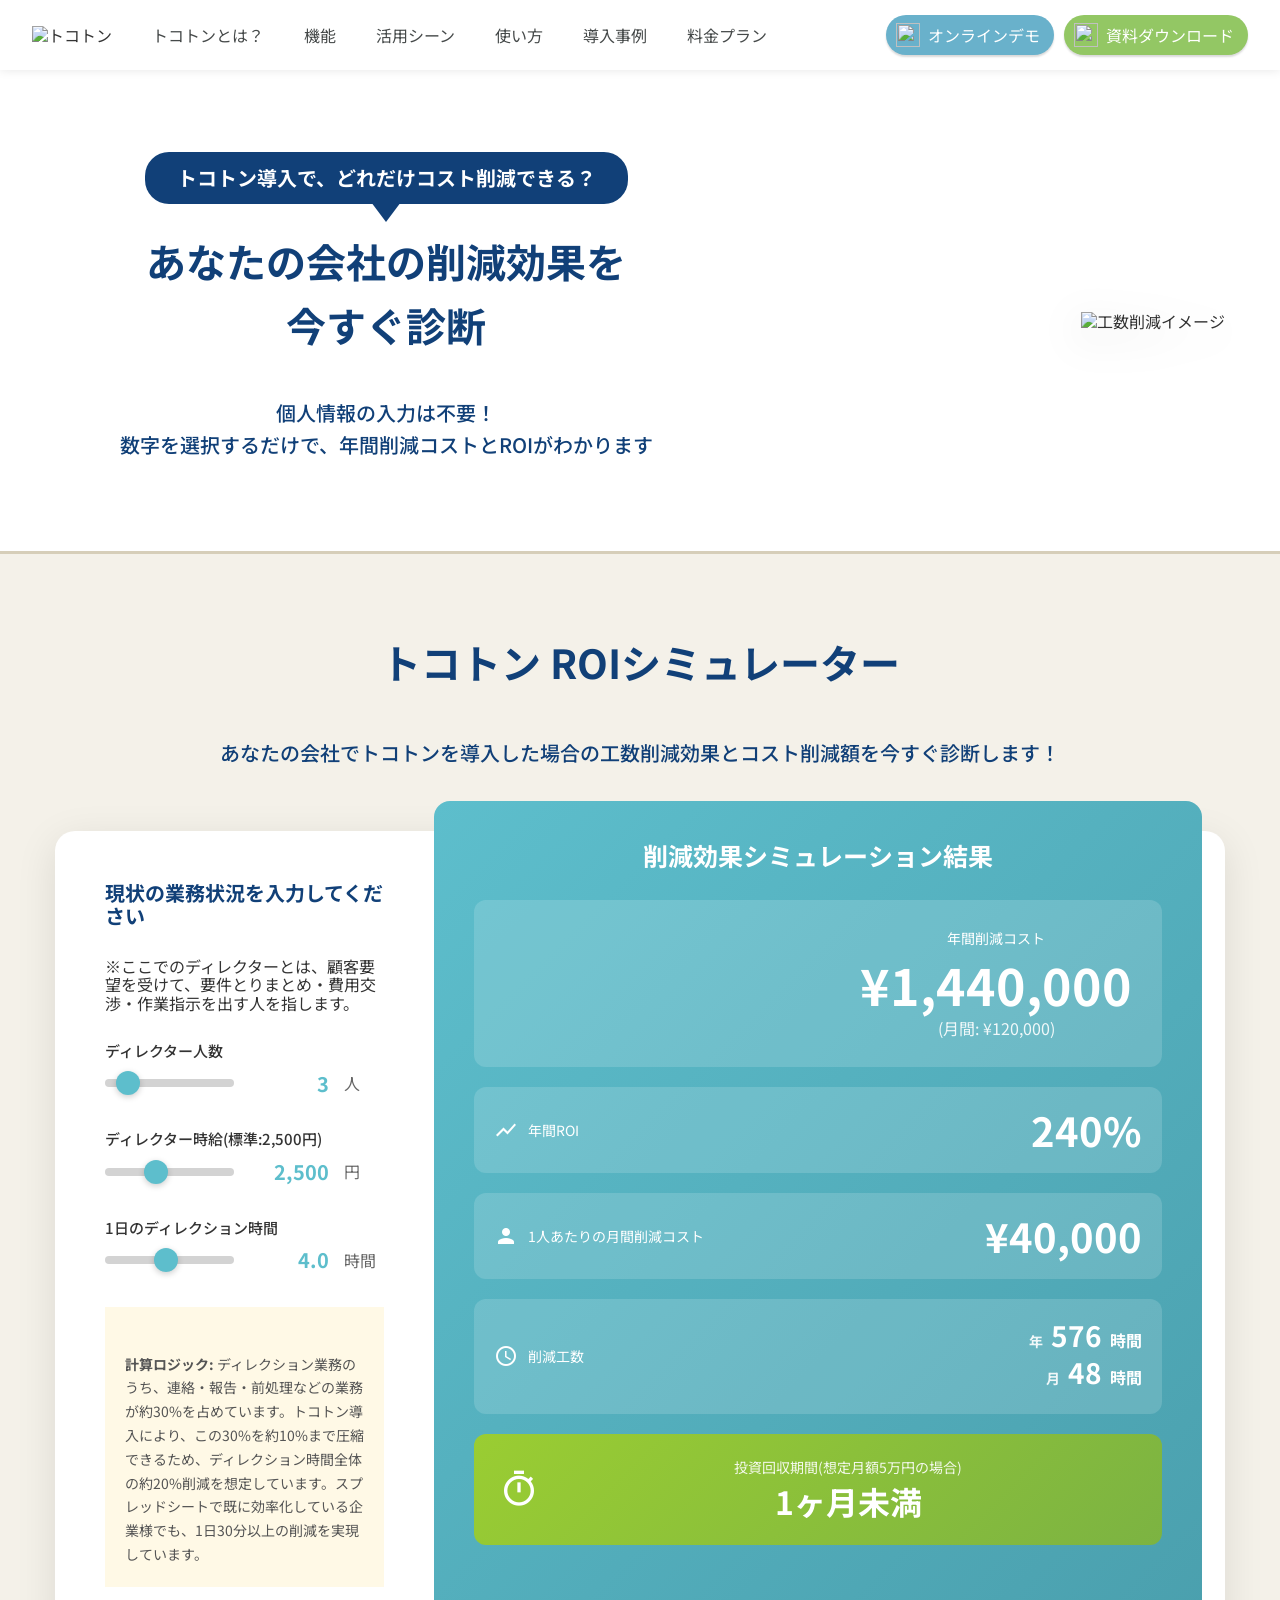
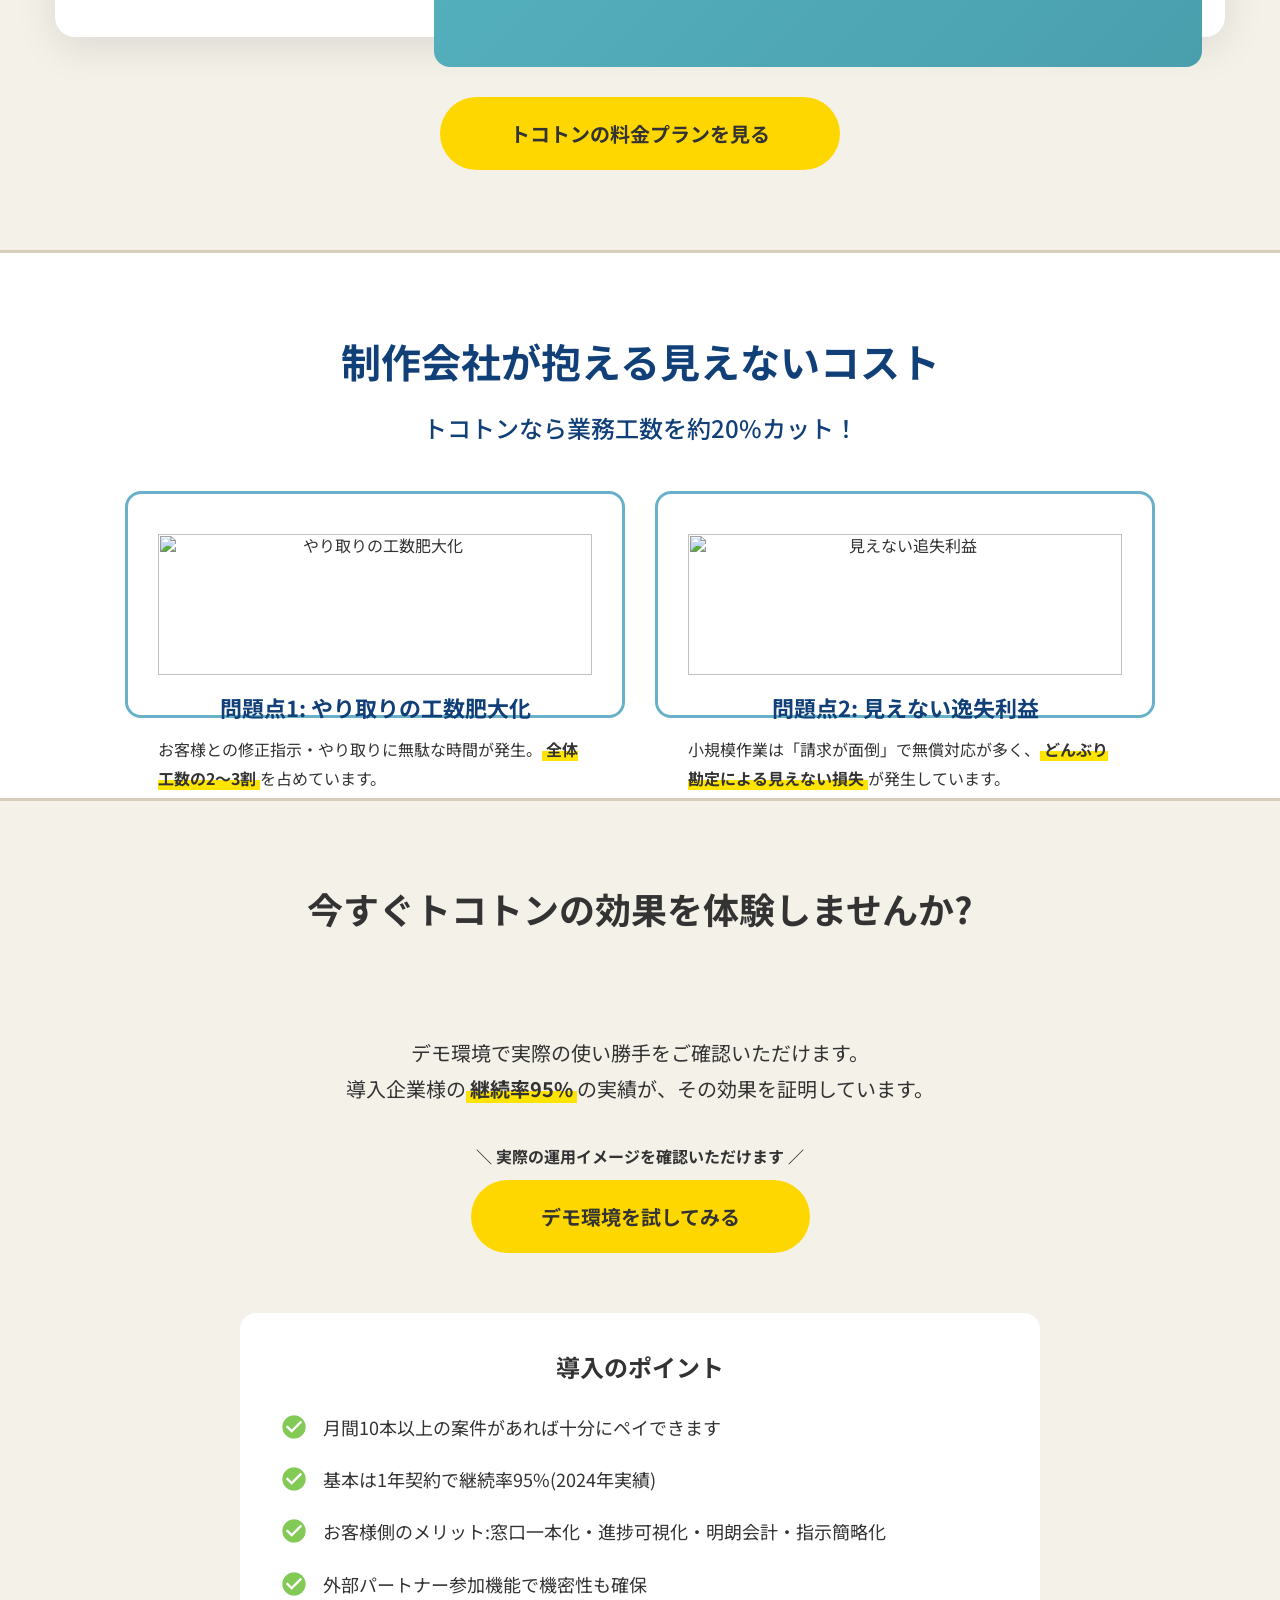
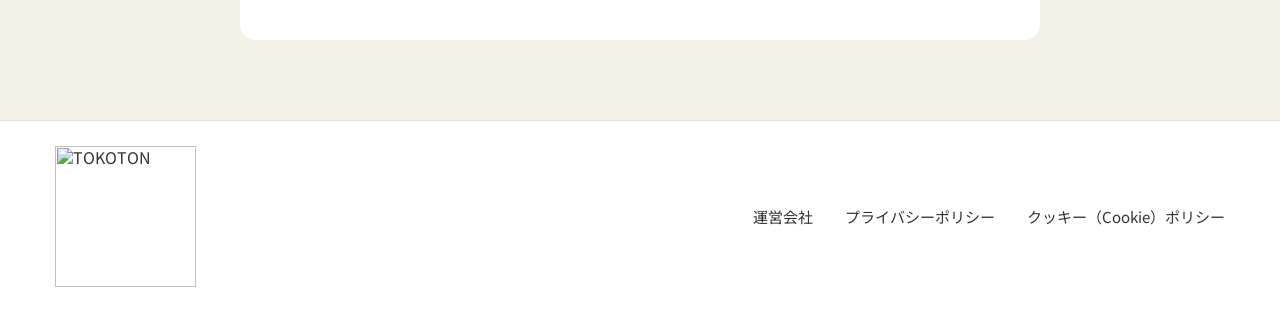
==== index.html @ 7371f1ba "Add files via upload" ====
<html lang="ja">
<head>
    <meta charset="UTF-8">
    <meta http-equiv="X-UA-Compatible" content="IE=edge">
    <meta name="viewport" content="initial-scale=1,width=device-width">
    <link rel="icon" href="/lp/simulator/inc/images/favicon.svg">
    <title>トコトン ROIシミュレーター｜依頼管理ツール「トコトン」</title>
    <meta name="description" content="あなたの会社でトコトンを導入した場合の工数削減効果とコスト削減額を今すぐ診断します！「トコトン」は、小規模案件に特化したプロジェクト管理ツールです。">
    <meta property="og:site_name" content="依頼管理ツール「トコトン」">
    <meta property="og:title" content="トコトン ROIシミュレーター｜依頼管理ツール「トコトン」">
    <meta property="og:description" content="あなたの会社でトコトンを導入した場合の工数削減効果とコスト削減額を今すぐ診断します！">
    <meta property="og:type" content="website">
    <meta property="og:url" content="https://tokoton.biz/lp/simulator/">
    <meta property="og:image" content="https://tokoton.biz/lp/simulator/inc/images/img_ogp.jpg">
    <meta name="twitter:card" content="summary_large_image">
    <meta name="twitter:site" content="https://tokoton.biz/lp/simulator/">
    <meta name="twitter:image" content="https://tokoton.biz/lp/simulator/inc/images/img_ogp.jpg">
    <link rel="preconnect" href="https://fonts.googleapis.com">
    <link rel="preconnect" href="https://fonts.gstatic.com" crossorigin="">
    <link href="https://fonts.googleapis.com/css2?family=Noto+Sans+JP:wght@400;500;700&display=swap" rel="stylesheet">
    <link href="https://fonts.googleapis.com/icon?family=Material+Icons" rel="stylesheet">
    <link rel="stylesheet" href="style.css">
    <script src="https://ajax.googleapis.com/ajax/libs/jquery/3.6.0/jquery.min.js"></script>
    <script src="common.min.js" defer=""></script>
</head>

<body>
    <header class="l-header">
        <a class="l-header__logo" href="/">
            <picture>
                <source media="(max-width: 767px)" srcset="https://tokoton.biz/inc/images/common/header-logo-large.svg">
                <img decoding="async" src="https://tokoton.biz/inc/images/common/header-logo.svg" alt="トコトン">
            </picture>
        </a>
        <button class="c-btn--nav js-nav-btn"></button>
        <nav class="c-global-nav js-nav">
            <ul class="c-global-nav__common">
                <li><a href="/about">トコトンとは？</a></li>
                <li><a href="/function">機能</a></li>
                <li><a href="/scene">活用シーン</a></li>
                <li><a href="/usage">使い方</a></li>
                <li><a href="/case">導入事例</a></li>
                <li><a href="/plan">料金プラン</a></li>
            </ul>
            <ul class="c-global-nav__cv">
                <li><a href="/demo/">
                        <picture>
                            <source media="(max-width: 1160px)" srcset="https://tokoton.biz/inc/images/common/global-nav-cv-btn-ex-sp.png">
                            <img decoding="async" src="https://tokoton.biz/inc/images/common/cursor.svg" alt="">
                        </picture><span>オンラインデモ</span>
                    </a></li>
                <li><a href="/download/">
                        <picture>
                            <source media="(max-width: 1160px)" srcset="https://tokoton.biz/inc/images/common/global-nav-cv-btn-doc-sp.png">
                            <img decoding="async" src="https://tokoton.biz/inc/images/common/download.svg" alt="">
                        </picture><span>資料ダウンロード</span>
                    </a></li>
                <li><a href="/contact">お問い合わせ</a></li>
            </ul>
        </nav>
    </header>

    <div id="mainVisual">
        <div class="mainVisualInner">
            <div class="mainVisualCopy">
                <h1>
                    <span class="copyBalloon">
                        トコトン導入で、<br class="forsp">どれだけコスト削減できる？
                    </span><br>
                    あなたの会社の削減効果を<br>今すぐ診断
                </h1>
                <div class="mainVisualCta">
                    <p class="mainVisualCtaText">個人情報の入力は不要！<br>数字を選択するだけで、<br class="forsp">年間削減コストとROIがわかります</p>
                </div>
            </div>
            <div class="mainVisualImg">
                <img src="https://tokoton.biz/lp/simulator/inc/images/img_effect_work.png" alt="工数削減イメージ">
            </div>
        </div>
    </div>

    <div id="simulator">
        <div class="container">
            <h2 class="sectionHeading">トコトン ROIシミュレーター</h2>
            <p class="sectionDescription">あなたの会社でトコトンを導入した場合の工数削減効果とコスト削減額を今すぐ診断します！</p>

            <!-- ROIシミュレーター -->
            <div class="p-roi-simulator">
                <div class="p-roi-simulator__content">
                    <!-- 左側：入力セクション -->
                    <div class="p-roi-simulator__input-panel">
                        <h4>現状の業務状況を入力してください</h4>
                        <p>※ここでのディレクターとは、顧客要望を受けて、要件とりまとめ・費用交渉・作業指示を出す人を指します。</p>

                        <div class="p-roi-simulator__input-group">
                            <label for="directorCount">ディレクター人数</label>
                            <div class="p-roi-simulator__slider-wrapper">
                                <input type="range" id="directorCount" min="1" max="20" value="3" step="1" class="p-roi-simulator__slider">
                                <span class="p-roi-simulator__value" id="directorCountValue">1</span>
                                <span class="p-roi-simulator__unit">人</span>
                            </div>
                        </div>

                        <div class="p-roi-simulator__input-group">
                            <label for="hourlyRate">ディレクター時給(標準:2,500円)</label>
                            <div class="p-roi-simulator__slider-wrapper">
                                <input type="range" id="hourlyRate" min="1000" max="5000" value="2500" step="100" class="p-roi-simulator__slider">
                                <span class="p-roi-simulator__value" id="hourlyRateValue">1,000</span>
                                <span class="p-roi-simulator__unit">円</span>
                            </div>
                        </div>

                        <div class="p-roi-simulator__input-group">
                            <!-- 修正1: ラベルをシンプルに変更 -->
                            <label for="directorHours">1日のディレクション時間</label>
                            <div class="p-roi-simulator__slider-wrapper">
                                <input type="range" id="directorHours" min="0.5" max="8" value="4" step="0.5" class="p-roi-simulator__slider">
                                <span class="p-roi-simulator__value" id="directorHoursValue">8.0</span>
                                <span class="p-roi-simulator__unit">時間</span>
                            </div>
                        </div>

                        <div class="p-roi-simulator__note">
                            <!-- 修正2: 計算ロジックの根拠を明示 -->
                            <p><span class="material-icons" style="vertical-align: middle; font-size: 1.6rem; margin-right: 4px;">lightbulb</span><strong>
                                    計算ロジック:</strong>
                                ディレクション業務のうち、連絡・報告・前処理などの業務が約30%を占めています。トコトン導入により、この30%を約10%まで圧縮できるため、ディレクション時間全体の約20%削減を想定しています。スプレッドシートで既に効率化している企業様でも、1日30分以上の削減を実現しています。</p>
                        </div>
                    </div>

                    <!-- 右側：結果セクション -->
                    <div class="p-roi-simulator__result-panel">
                        <h4>削減効果シミュレーション結果</h4>

                        <div class="p-roi-simulator__result-main">
                            <span class="material-icons p-roi-simulator__result-icon">savings</span>
                            <div class="p-roi-simulator__result-content">
                                <div class="p-roi-simulator__result-label">年間削減コスト</div>
                                <div class="p-roi-simulator__result-value-wrapper">
                                    <div class="p-roi-simulator__result-value" id="annualReduction">¥384,000</div>
                                    <div class="p-roi-simulator__result-value-sub" id="monthlyReduction">(月間: ¥32,000)</div>
                                </div>
                            </div>
                        </div>

                        <div class="p-roi-simulator__result-grid">
                            <div class="p-roi-simulator__result-item">
                                <div class="p-roi-simulator__result-item-header">
                                    <span class="material-icons p-roi-simulator__result-item-icon">show_chart</span>
                                    <div class="p-roi-simulator__result-item-label">年間ROI</div>
                                </div>
                                <div class="p-roi-simulator__result-item-value" id="monthlyROI">64%</div>
                            </div>
                            <div class="p-roi-simulator__result-item">
                                <div class="p-roi-simulator__result-item-header">
                                    <span class="material-icons p-roi-simulator__result-item-icon">person</span>
                                    <div class="p-roi-simulator__result-item-label">1人あたりの月間削減コスト</div>
                                </div>
                                <div class="p-roi-simulator__result-item-value" id="perPersonMonthly">¥32,000</div>
                            </div>
                            <div class="p-roi-simulator__result-item">
                                <div class="p-roi-simulator__result-item-header">
                                    <span class="material-icons p-roi-simulator__result-item-icon">schedule</span>
                                    <div class="p-roi-simulator__result-item-label">削減工数</div>
                                </div>
                                <div class="p-roi-simulator__result-item-value p-roi-simulator__result-item-value--hours" id="reductionHours">
                                    <div class="p-roi-simulator__hours-row"><span class="p-roi-simulator__hours-label">年</span><span class="p-roi-simulator__hours-number" id="annualHoursNum">384</span><span class="p-roi-simulator__hours-unit">時間</span></div>
                                    <div class="p-roi-simulator__hours-row"><span class="p-roi-simulator__hours-label">月</span><span class="p-roi-simulator__hours-number" id="monthlyHoursNum">32</span><span class="p-roi-simulator__hours-unit">時間</span></div>
                                </div>
                            </div>
                        </div>

                        <div class="p-roi-simulator__payback">
                            <span class="material-icons p-roi-simulator__payback-icon">timer</span>
                            <div class="p-roi-simulator__payback-content">
                                <div class="p-roi-simulator__payback-label">投資回収期間(想定月額5万円の場合)</div>
                                <div class="p-roi-simulator__payback-value" id="paybackPeriod">2ヶ月</div>
                            </div>
                        </div>
                        <div class="p-roi-simulator__note">
                            <!-- 修正3: 結果パネルの計算ロジックも同様に修正 -->
                            <p><span class="material-icons" style="vertical-align: middle; font-size: 1.6rem; margin-right: 4px;">lightbulb</span><strong>
                                    計算ロジック:</strong>
                                ディレクション業務のうち、連絡・報告・前処理などの業務が約30%を占めています。トコトン導入により、この30%を約10%まで圧縮できるため、ディレクション時間全体の約20%削減を想定しています。スプレッドシートで既に効率化している企業様でも、1日30分以上の削減を実現しています。</p>
                        </div>
                    </div>
                </div>
            </div>
            <!-- /ROIシミュレーター -->

            <div class="simulatorPricingLink">
                <a href="/price" class="btn btn--demo btn--large">
                    トコトンの料金プランを見る
                </a>
            </div>

        </div>
    </div>

    <div id="problems">
        <div class="container">
            <h2 class="sectionHeading">
                制作会社が抱える見えないコスト
            </h2>
            <p class="sectionSubheading">トコトンなら業務工数を約20%カット！</p>

            <div class="problemBoxes">
                <div class="problemBox problemBox--warning">
                    <div class="problemBox__icon">
                        <img src="https://tokoton.biz/wp/wp-content/uploads/img_scene_16-before.jpg" alt="やり取りの工数肥大化">
                    </div>
                    <h3 class="problemBox__title">問題点1: やり取りの工数肥大化</h3>
                    <p class="problemBox__text">
                        お客様との修正指示・やり取りに無駄な時間が発生。<span class="highlight-text">全体工数の2〜3割</span>を占めています。
                    </p>
                </div>

                <div class="problemBox problemBox--warning">
                    <div class="problemBox__icon">
                        <img src="https://tokoton.biz/wp/wp-content/uploads/img_scene_04-before.jpg" alt="見えない追失利益">
                    </div>
                    <h3 class="problemBox__title">問題点2: 見えない逸失利益</h3>
                    <p class="problemBox__text">
                        小規模作業は「請求が面倒」で無償対応が多く、<span class="highlight-text">どんぶり勘定による見えない損失</span>が発生しています。
                    </p>
                </div>
            </div>
        </div>
    </div>

    <div id="cta">
        <div class="container">
            <h2 class="ctaHeading">今すぐトコトンの効果を体験しませんか?</h2>
            <img src="https://tokoton.biz/lp/task/inc/images/img_CTA-bottom.png" alt="" class="ctaHeading_img-bg">
            <p class="demoTrialDescription">
                デモ環境で実際の使い勝手をご確認いただけます。<br>
                導入企業様の<span class="highlight-text">継続率95%</span>の実績が、その効果を証明しています。
            </p>
            <div class="demoTrialCta">
                <p class="demoTrialMicrocopy">＼ 実際の運用イメージを確認いただけます ／</p>
                <a href="/demo/" class="btn btn--large btn--demo">デモ環境を試してみる</a>
            </div>

            <div class="demoTrialPoints">
                <h3 class="demoTrialPoints__title">
                    導入のポイント
                </h3>
                <ul class="demoTrialPoints__list">
                    <li>
                        <span class="material-icons">check_circle</span>
                        月間10本以上の案件があれば十分にペイできます
                    </li>
                    <li>
                        <span class="material-icons">check_circle</span>
                        基本は1年契約で継続率95%(2024年実績)
                    </li>
                    <li>
                        <span class="material-icons">check_circle</span>
                        お客様側のメリット:窓口一本化・進捗可視化・明朗会計・指示簡略化
                    </li>
                    <li>
                        <span class="material-icons">check_circle</span>
                        外部パートナー参加機能で機密性も確保
                    </li>
                </ul>
            </div>
        </div>
    </div>

    <footer id="footer">
        <div class="footerInner">
            <div class="footerLogo">
                <a href="/">
                    <img src="https://tokoton.biz/inc/images/common/footer-logo.png" alt="TOKOTON" width="141">
                </a>
            </div>
            <ul class="footerLink">
                <li>
                    <a href="https://www.phonogram.co.jp/" target="_blank">運営会社</a>
                </li>
                <li>
                    <a href="https://www.phonogram.co.jp/privacy/" target="_blank">プライバシーポリシー</a>
                </li>
                <li>
                    <a href="/cookie-policy/" target="_blank">クッキー（Cookie）ポリシー</a>
                </li>
            </ul>
        </div>
    </footer>

    <script type="text/javascript">
        // ROIシミュレーター
        (function () {
            function formatNumber(num) {
                return '¥' + Math.round(num).toLocaleString('ja-JP');
            }
            function formatPercent(num) {
                return Math.round(num) + '%';
            }
            function formatHours(num) {
                return Math.round(num) + '時間';
            }
            function calculateROI() {
                const directorCount = parseInt(document.getElementById('directorCount').value);
                const hourlyRate = parseInt(document.getElementById('hourlyRate').value);
                const directorHours = parseFloat(document.getElementById('directorHours').value);

                // ディレクション業務の30%が連絡・報告・前処理、トコトンで10%まで圧縮 → 差分20%が削減
                const reductionRate = 0.2;

                const monthlyReductionHoursPerPerson = directorHours * reductionRate * 20;
                const monthlyReductionPerPerson = monthlyReductionHoursPerPerson * hourlyRate;
                const monthlyReduction = monthlyReductionPerPerson * directorCount;
                const annualReduction = monthlyReduction * 12;
                const monthlyHours = monthlyReductionHoursPerPerson * directorCount;
                const annualHours = monthlyHours * 12;

                const monthlyCost = 50000;
                const monthlyROI = monthlyCost > 0 ? (monthlyReduction / monthlyCost) * 100 : 0;
                const annualROI = monthlyROI;

                let paybackPeriodText = '0ヶ月';
                if (monthlyReduction > 0) {
                    const paybackPeriodRaw = monthlyCost / monthlyReduction;
                    if (paybackPeriodRaw < 1) {
                        paybackPeriodText = '1ヶ月未満';
                    } else {
                        const paybackPeriod = Math.ceil(paybackPeriodRaw);
                        paybackPeriodText = paybackPeriod + 'ヶ月';
                    }
                }

                document.getElementById('annualReduction').textContent = formatNumber(annualReduction);
                document.getElementById('monthlyReduction').textContent = '(月間: ' + formatNumber(monthlyReduction) + ')';
                document.getElementById('monthlyROI').textContent = formatPercent(monthlyROI);
                document.getElementById('perPersonMonthly').textContent = formatNumber(monthlyReductionPerPerson);
                document.getElementById('annualHoursNum').textContent = Math.round(annualHours);
                document.getElementById('monthlyHoursNum').textContent = Math.round(monthlyHours);
                document.getElementById('paybackPeriod').textContent = paybackPeriodText;
            }

            function updateSliderDisplay() {
                const directorCount = document.getElementById('directorCount').value;
                const hourlyRate = document.getElementById('hourlyRate').value;
                const directorHours = parseFloat(document.getElementById('directorHours').value);

                document.getElementById('directorCountValue').textContent = directorCount;
                document.getElementById('hourlyRateValue').textContent = parseInt(hourlyRate).toLocaleString('ja-JP');
                document.getElementById('directorHoursValue').textContent = directorHours.toFixed(1);

                calculateROI();
            }

            document.addEventListener('DOMContentLoaded', function () {
                const sliders = ['directorCount', 'hourlyRate', 'directorHours'];
                sliders.forEach(function (id) {
                    const slider = document.getElementById(id);
                    if (slider) {
                        slider.addEventListener('input', updateSliderDisplay);
                    }
                });
                updateSliderDisplay();
            });
        })();
    </script>

</body>
</html>
---- style.css ----
@charset "UTF-8";

/*! destyle.css v3.0.2 | MIT License | https://github.com/nicolas-cusan/destyle.css */
/* Reset box-model and set borders */
/* ============================================ */
*,
::before,
::after {
    box-sizing: border-box;
    border-style: solid;
    border-width: 0;
}

/* Document */
html {
    line-height: 1.15;
    -webkit-text-size-adjust: 100%;
    -webkit-tap-highlight-color: transparent;
}

/* Sections */
body {
    margin: 0;
}

main {
    display: block;
}

/* Vertical rhythm */
p,
table,
blockquote,
address,
pre,
iframe,
form,
figure,
dl {
    margin: 0;
}

/* Headings */
h1,
h2,
h3,
h4,
h5,
h6 {
    font-size: inherit;
    font-weight: inherit;
    margin: 0;
}

/* Lists */
ul,
ol {
    margin: 0;
    padding: 0;
    list-style: none;
}

dt {
    font-weight: bold;
}

dd {
    margin-left: 0;
}

/* Grouping content */
hr {
    box-sizing: content-box;
    height: 0;
    overflow: visible;
    border-top-width: 1px;
    margin: 0;
    clear: both;
    color: inherit;
}

pre {
    font-family: monospace, monospace;
    font-size: inherit;
}

address {
    font-style: inherit;
}

/* Text-level semantics */
a {
    background-color: transparent;
    text-decoration: none;
    color: inherit;
}

abbr[title] {
    text-decoration: underline dotted;
}

b,
strong {
    font-weight: bolder;
}

code,
kbd,
samp {
    font-family: monospace, monospace;
    font-size: inherit;
}

small {
    font-size: 80%;
}

sub,
sup {
    font-size: 75%;
    line-height: 0;
    position: relative;
    vertical-align: baseline;
}

sub {
    bottom: -0.25em;
}

sup {
    top: -0.5em;
}

/* Replaced content */
svg,
img,
embed,
object,
iframe {
    vertical-align: bottom;
}

img,
picture {
    max-width: 100%;
    height: auto;
}

/* Forms */
button,
input,
optgroup,
select,
textarea {
    -webkit-appearance: none;
    -moz-appearance: none;
    appearance: none;
    vertical-align: middle;
    color: inherit;
    font: inherit;
    background: transparent;
    padding: 0;
    margin: 0;
    border-radius: 0;
    text-align: inherit;
    text-transform: inherit;
}

[type=checkbox] {
    -webkit-appearance: checkbox;
    -moz-appearance: checkbox;
    appearance: checkbox;
}

[type=radio] {
    -webkit-appearance: radio;
    -moz-appearance: radio;
    appearance: radio;
}

button,
[type=button],
[type=reset],
[type=submit] {
    cursor: pointer;
}

button:disabled,
[type=button]:disabled,
[type=reset]:disabled,
[type=submit]:disabled {
    cursor: default;
}

:-moz-focusring {
    outline: auto;
}

select:disabled {
    opacity: inherit;
}

option {
    padding: 0;
}

fieldset {
    margin: 0;
    padding: 0;
    min-width: 0;
}

legend {
    padding: 0;
}

progress {
    vertical-align: baseline;
}

textarea {
    overflow: auto;
}

[type=number]::-webkit-inner-spin-button,
[type=number]::-webkit-outer-spin-button {
    height: auto;
}

[type=search] {
    outline-offset: -2px;
}

[type=search]::-webkit-search-decoration {
    -webkit-appearance: none;
}

::-webkit-file-upload-button {
    -webkit-appearance: button;
    font: inherit;
}

label[for] {
    cursor: pointer;
}

/* Interactive */
details {
    display: block;
}

summary {
    display: list-item;
}

[contenteditable]:focus {
    outline: auto;
}

/* Tables */
table {
    border-color: inherit;
    border-collapse: collapse;
}

caption {
    text-align: left;
}

td,
th {
    vertical-align: top;
    padding: 0;
}

th {
    text-align: left;
    font-weight: bold;
}

/* Base Styles */
body {
    font-family: "Noto Sans JP", sans-serif;
    background-color: #FFFFFF;
    padding-top: 92px;
    color: #333;
}

@media screen and (max-width: 600px) {
    body {
        padding-top: 81px;
    }
}

a:hover {
    opacity: 0.7;
    transition: opacity 0.3s;
}

.container {
    width: 1200px;
    padding: 0 15px;
    max-width: 100%;
    margin: 0 auto;
}

.sectionDescription {
    font-size: 20px;
    font-weight: 500;
    text-align: center;
    color: #114078;
    line-height: 1.8;
    margin-bottom: 60px;
}

@media screen and (max-width: 600px) {
    .sectionDescription {
        font-size: 16px;
        text-align: left;
    }

    .sectionDescription br {
        display: none;
    }
}

.sectionHeading {
    font-size: 40px;
    font-weight: bold;
    text-align: center;
    color: #114078;
    margin-bottom: 45px;
    line-height: 1.4;
}

@media screen and (max-width: 600px) {
    .sectionHeading {
        font-size: 26px;
    }
}

/* Header */
.l-header {
    top: 0;
    left: 0;
    z-index: 100;
    padding: 0 19px;
    position: fixed;
    width: 100%;
    background: #fff;
    box-shadow: 0 0 10px rgba(0, 0, 0, 0.1);
}

@media screen and (min-width: 1161px) {
    .l-header {
        height: 70px;
        padding: 0 32px;
        display: flex;
        justify-content: space-between;
    }
}

.l-header__logo {
    display: flex;
    align-items: center;
    height: 80px;
}

@media screen and (min-width: 1161px) {
    .l-header__logo {
        height: 70px;
    }
}

@media screen and (max-width: 769px) {
    .l-header__logo picture {
        height: 38px;
        width: 180px;
    }
}

.l-header .l-header__logo--lg {
    display: none;
}

/* Buttons */
.btn {
    display: inline-block;
    position: relative;
    font-size: 16px;
    background: linear-gradient(80deg, #4DB3CE 0%, #83C955 100%);
    color: #fff;
    padding: 18px 50px;
    border-radius: 100px;
    font-weight: bold;
    border: none;
    cursor: pointer;
    transition: all 0.3s;
    box-shadow: 0px 3px 6px rgba(0, 0, 0, 0.16);
}

.btn:hover {
    transform: translateY(-2px);
    box-shadow: 0px 5px 10px rgba(0, 0, 0, 0.2);
    opacity: 1;
}

.btn--large {
    font-size: 18px;
    padding: 22px 60px;
}

.btn--secondary {
    background: #fff;
    color: #4DB3CE;
    border: 2px solid #4DB3CE;
}

.btn--secondary:hover {
    background: #4DB3CE;
    color: #fff;
}

/* Main Visual */
#mainVisual {
    background: #fff;
    border-bottom: solid 3px #D6CEB9;
    padding: 60px 0;
}

@media screen and (max-width: 600px) {
    #mainVisual {
        padding: 40px 0;
    }
}

#mainVisual .mainVisualInner {
    width: 1200px;
    max-width: 100%;
    margin: 0 auto;
    padding: 0 15px;
    display: flex;
    justify-content: space-between;
    align-items: center;
    gap: 40px;
}

@media screen and (max-width: 900px) {
    #mainVisual .mainVisualInner {
        flex-direction: column;
        text-align: center;
    }
}

#mainVisual .mainVisualInner .mainVisualCopy {
    flex: 1;
    text-align: center;
}

@media screen and (max-width: 900px) {
    #mainVisual .mainVisualInner .mainVisualCopy {
        flex: none;
        width: 100%;
        text-align: center;
    }
}

#mainVisual .mainVisualInner .mainVisualCopy h1 {
    font-size: 40px;
    font-weight: bold;
    line-height: 1.6;
    color: #114078;
    padding-bottom: 40px;
}

@media screen and (max-width: 600px) {
    #mainVisual .mainVisualInner .mainVisualCopy h1 {
        font-size: 26px;
    }
}

#mainVisual .mainVisualInner .mainVisualCopy h1 .copyBalloon {
    display: inline-block;
    background-color: #114078;
    border-radius: 24px;
    color: #fff;
    font-size: 20px;
    font-weight: bold;
    padding: 14px 32px;
    position: relative;
    margin-bottom: 25px;
    line-height: 1.2;
}

@media screen and (max-width: 600px) {
    #mainVisual .mainVisualInner .mainVisualCopy h1 .copyBalloon {
        font-size: 16px;
        padding: 12px 24px;
    }
}

#mainVisual .mainVisualInner .mainVisualCopy h1 .copyBalloon::after {
    content: "";
    display: block;
    width: 0;
    height: 0;
    border-style: solid;
    border-width: 20px 15px 0 15px;
    border-color: #114078 transparent transparent transparent;
    position: absolute;
    bottom: -18px;
    left: 50%;
    margin-left: -15px;
}

#mainVisual .mainVisualInner .mainVisualCopy .mainVisualCta .mainVisualCtaText {
    font-size: 20px;
    color: #114078;
    font-weight: 500;
    margin-bottom: 30px;
    line-height: 1.6;
}

@media screen and (max-width: 600px) {
    #mainVisual .mainVisualInner .mainVisualCopy .mainVisualCta .mainVisualCtaText {
        font-size: 16px;
    }
}

#mainVisual .mainVisualInner .mainVisualCopy .mainVisualCta img.mainVisualBtn {
    max-width: 500px;
    width: 100%;
    cursor: pointer;
    transition: transform 0.3s;
}

#mainVisual .mainVisualInner .mainVisualCopy .mainVisualCta img.mainVisualBtn:hover {
    transform: scale(1.05);
}

/* Main Visual Image */
#mainVisual .mainVisualInner .mainVisualImg {
    width: 40%;
    flex: 0 0 40%;
    text-align: right;
}

@media screen and (max-width: 900px) {
    #mainVisual .mainVisualInner .mainVisualImg {
        display: none;
    }
}

#mainVisual .mainVisualInner .mainVisualImg img {
    max-width: 100%;
    height: auto;
    filter: drop-shadow(0px 10px 20px rgba(0, 0, 0, 0.15));
}

/* Intro Section */
#intro {
    padding: 80px 0;
    background-color: #fff;
}

@media screen and (max-width: 600px) {
    #intro {
        padding: 50px 0;
    }
}

.introBoxes {
    display: flex;
    gap: 30px;
    justify-content: center;
    flex-wrap: wrap;
}

.introBox {
    flex: 1;
    min-width: 280px;
    max-width: 350px;
    background: linear-gradient(135deg, #667eea 0%, #764ba2 100%);
    border-radius: 16px;
    padding: 40px 30px;
    text-align: center;
    color: #fff;
    box-shadow: 0 10px 30px rgba(0, 0, 0, 0.1);
    transition: transform 0.3s;
}

.introBox:hover {
    transform: translateY(-10px);
}

.introBoxIcon {
    margin-bottom: 20px;
}

.introBoxIcon .material-icons {
    font-size: 64px;
    color: #fff;
}

.introBoxTitle {
    font-size: 24px;
    font-weight: bold;
    margin-bottom: 15px;
}

.introBoxText {
    font-size: 16px;
    line-height: 1.6;
}

/* Simulator Section */
#simulator {
    padding: 80px 0;
    background-color: #F4F1E9;
}

@media screen and (max-width: 600px) {
    #simulator {
        padding: 50px 0;
    }
}

/* ROI Simulator Styles */
.p-roi-simulator {
    background: #fff;
    border-radius: 20px;
    padding: 50px;
    box-shadow: 0 10px 40px rgba(0, 0, 0, 0.1);
    margin-top: 40px;
}

.p-roi-simulator__content {
    display: flex;
    gap: 50px;
}

.p-roi-simulator__input-panel {
    flex: 1;
}

.p-roi-simulator__input-panel h4 {
    font-size: 20px;
    font-weight: bold;
    color: #114078;
    margin-bottom: 30px;
}
.p-roi-simulator__input-panel p {
    font-size: 16px;
    color: #333;
    margin-bottom: 30px;
}

.p-roi-simulator__input-group {
    margin-bottom: 35px;
}

.p-roi-simulator__input-group label {
    display: block;
    font-size: 15px;
    font-weight: 500;
    color: #333;
    margin-bottom: 12px;
}

.p-roi-simulator__slider-wrapper {
    display: flex;
    align-items: center;
    gap: 15px;
}

.p-roi-simulator__slider {
    flex: 1;
    min-width: 0;
    height: 24px;
    padding: 0;
    border-radius: 5px;
    background: transparent;
    outline: none;
    -webkit-appearance: none;
    appearance: none;
    cursor: pointer;
}

/* WebKit (Chrome, Safari, Edge) - トラック */
.p-roi-simulator__slider::-webkit-slider-runnable-track {
    width: 100%;
    height: 8px;
    border-radius: 5px;
    background: #D3D3D3;
}

/* WebKit - サム */
.p-roi-simulator__slider::-webkit-slider-thumb {
    -webkit-appearance: none;
    appearance: none;
    width: 24px;
    height: 24px;
    margin-top: -8px;
    border-radius: 50%;
    background: #5DBECC;
    cursor: pointer;
    box-shadow: 0 2px 6px rgba(0, 0, 0, 0.2);
    border: none;
}

/* Firefox - トラック */
.p-roi-simulator__slider::-moz-range-track {
    width: 100%;
    height: 8px;
    border-radius: 5px;
    background: #D3D3D3;
}

/* Firefox - サム */
.p-roi-simulator__slider::-moz-range-thumb {
    width: 24px;
    height: 24px;
    border-radius: 50%;
    background: #5DBECC;
    cursor: pointer;
    box-shadow: 0 2px 6px rgba(0, 0, 0, 0.2);
    border: none;
}

.p-roi-simulator__result-panel .p-roi-simulator__note {
    display: none;
}

.p-roi-simulator__value {
    font-size: 20px;
    font-weight: bold;
    color: #5DBECC;
    min-width: 80px;
    text-align: right;
}

.p-roi-simulator__unit {
    font-size: 16px;
    color: #666;
    min-width: 40px;
}

.p-roi-simulator__note {
    background: #FFF9E6;
    padding: 20px;
    margin-top: 30px;
}

.p-roi-simulator__note p {
    font-size: 14px;
    line-height: 1.7;
    color: #555;
    margin-bottom: 0;
}

.p-roi-simulator__result-panel {
    flex: 1;
    background: linear-gradient(135deg, #5DBECC 0%, #4A9FAD 100%);
    border-radius: 16px;
    padding: 40px;
    color: #fff;
    margin: -80px 0;
    text-align: center;

}

.p-roi-simulator__result-panel h4 {
    font-size: 25px;
    font-weight: bold;
    margin-bottom: 30px;
    text-align: center;
}

.p-roi-simulator__result-panel h4 .material-icons {
    font-size: 28px;
}

.p-roi-simulator__result-main {
    background: rgba(255, 255, 255, 0.15);
    border-radius: 12px;
    padding: 30px;
    margin-bottom: 20px;
    display: flex;
    align-items: center;
    gap: 20px;
}

.p-roi-simulator__result-icon {
    font-size: 48px !important;
    color: #FFD700;
}

.p-roi-simulator__result-content {
    flex: 1;
}

.p-roi-simulator__result-label {
    font-size: 14px;
    margin-bottom: 8px;
}

.p-roi-simulator__result-value {
    font-size: 50px;
    font-weight: bold;
    line-height: 1.2;
}

@media screen and (max-width: 600px) {
    .p-roi-simulator__result-value {
        font-size: 32px;
    }
}

.p-roi-simulator__result-value-sub {
    font-size: 16px;
    opacity: 0.9;
    margin-top: 5px;
}

.p-roi-simulator__result-grid {
    display: grid;
    grid-template-columns: 1fr;
    gap: 20px;
    margin-bottom: 20px;
}

.p-roi-simulator__result-item {
    background: rgba(255, 255, 255, 0.15);
    border-radius: 12px;
    padding: 20px;
    display: flex;
    align-items: center;
    justify-content: center;
    gap: 10px;
}

.p-roi-simulator__result-item-header {
    display: flex;
    align-items: center;
    gap: 10px;
}

.p-roi-simulator__result-item-icon {
    font-size: 24px !important;
}

.p-roi-simulator__result-item-label {
    font-size: 14px;
    text-align: right;
    flex: 1;
}

.p-roi-simulator__result-item-value {
    font-size: 40px;
    font-weight: bold;
    flex: 1;
    text-align: right;
}

@media screen and (max-width: 600px) {
    .p-roi-simulator__result-item-value {
        font-size: 24px;
    }
}

.p-roi-simulator__result-item-value--hours {
    font-size: 20px;
}

.p-roi-simulator__hours-row {
    display: flex;
    align-items: baseline;
    gap: 8px;
    margin-bottom: 5px;
    justify-content: flex-end;
}

.p-roi-simulator__hours-label {
    font-size: 14px;
    opacity: 0.9;
    min-width: 30px;
}

.p-roi-simulator__hours-number {
    font-size: 28px;
    font-weight: bold;
}

.p-roi-simulator__hours-unit {
    font-size: 16px;
}

.p-roi-simulator__payback {
    background: linear-gradient(135deg, #9ACD32 0%, #7CB342 100%);
    border-radius: 12px;
    padding: 25px;
    display: flex;
    align-items: center;
    gap: 20px;
}

.p-roi-simulator__payback-icon {
    font-size: 40px !important;
    color: #fff;
}

.p-roi-simulator__payback-label {
    font-size: 14px;
    opacity: 0.9;
    margin-bottom: 8px;
}

.p-roi-simulator__payback-value {
    font-size: 32px;
    font-weight: bold;
}

.p-roi-simulator__payback-content {
    flex: 1;
    text-align: center;
}

.p-roi-simulator__payback-value {
    font-size: 32px;
    font-weight: bold;
    text-align: center;
}

@media screen and (max-width: 900px) {
    .p-roi-simulator {
        padding: 20px 0 20px 20px;
    }

    .p-roi-simulator__result-main .p-roi-simulator__result-value {
        font-size: 32px;
    }

    .p-roi-simulator__result-grid .p-roi-simulator__result-item-value {
        font-size: 24px;
    }

    .p-roi-simulator__content {
        gap: 20px;
    }

    .p-roi-simulator__slider-wrapper {
        gap: 5px;
    }

    .p-roi-simulator__result-main {
        padding: 10px;
        flex-direction: column;
        gap: 10px;
        margin-bottom: 10px;
    }

    .p-roi-simulator__result-item {
        padding: 10px;
    }

    .p-roi-simulator__result-grid {
        gap: 10px;
        margin-bottom: 10px;
    }

    .p-roi-simulator__result-item-header {
        justify-content: center;
    }

    .p-roi-simulator__result-value-sub {
        font-size: 14px;
    }

    .p-roi-simulator__result-panel {
        padding: 20px;
        margin: -40px 0;
        text-align: center;
    }

    .p-roi-simulator__result-icon,
    .p-roi-simulator__payback-icon {
        font-size: 32px !important;
    }

    .p-roi-simulator__payback {
        flex-direction: column;
        gap: 10px;
    }
}

@media screen and (max-width: 600px) {
    .p-roi-simulator__input-panel .p-roi-simulator__note {
        display: none;
    }

    .p-roi-simulator__result-panel .p-roi-simulator__note {
        display: block;
    }

    .p-roi-simulator__input-panel {
        background: #fff;
        position: relative;
        border-radius: 16px;
        padding: 30px;
    }

    .p-roi-simulator__input-panel::after {
        content: "";
        position: absolute;
        bottom: -30px;
        left: 50%;
        transform: translateX(-50%);
        border-style: solid;
        border-width: 20px 40px 0 40px;
        border-color: #5DBECC transparent transparent transparent;
        display: block;
        width: 0;
        height: 0;
    }

    .p-roi-simulator__result-panel {
        padding: 30px 20px;
    }

    .p-roi-simulator {
        background: transparent;
        box-shadow: none;
        padding: 0;
    }

    .p-roi-simulator__content {
        flex-direction: column;
        gap: 40px;
    }

    .p-roi-simulator__input-panel {
        background: #fff;
    }

    .p-roi-simulator__result-panel {
        margin: 0;
    }

    .p-roi-simulator__result-main {
        padding: 20px;
        gap: 10px;
    }

    .p-roi-simulator__payback-value {
        font-size: 24px;
    }

}


.simulatorPricingLink {
    text-align: center;
    margin-top: 60px;
}

/* CTA Section */
#cta {
    padding: 80px 0;
    background: #F4F1E9;
    text-align: center;
}

.ctaHeading_img-bg {
    max-width: 100%;
    height: auto;
    margin-bottom: 20px;
}

@media screen and (max-width: 600px) {
    #cta {
        padding: 50px 0;
    }
}

.ctaHeading {
    font-size: 36px;
    font-weight: bold;
    /* color: #fff; */
    margin-bottom: 40px;
    line-height: 1.5;
}

@media screen and (max-width: 600px) {
    .ctaHeading {
        font-size: 24px;
    }
}

.ctaBtnWrap {
    display: flex;
    gap: 20px;
    justify-content: center;
    flex-wrap: wrap;
}

.ctaPricingLink {
    margin-top: 30px;
    text-align: center;
}

.pricingLink {
    display: inline-flex;
    align-items: center;
    gap: 8px;
    font-size: 18px;
    color: #fff;
    text-decoration: none;
    padding: 15px 30px;
    border: 2px solid rgba(255, 255, 255, 0.5);
    border-radius: 50px;
    transition: all 0.3s;
    background: rgba(255, 255, 255, 0.1);
}

.pricingLink:hover {
    background: rgba(255, 255, 255, 0.2);
    border-color: #fff;
    transform: translateY(-2px);
    opacity: 1;
}

.pricingLink .material-icons {
    font-size: 24px;
}

@media screen and (max-width: 600px) {
    .pricingLink {
        font-size: 16px;
        padding: 12px 24px;
    }

    .pricingLink .material-icons {
        font-size: 20px;
    }
}

/* Footer */
#footer {
    background-color: #fff;
    border-top: 1px solid #e2e2e2;
}



#footer .footerInner {
    display: flex;
    flex-wrap: wrap;
    justify-content: space-between;
    align-items: center;
    width: 1200px;
    max-width: 100%;
    margin: 0 auto;
    padding: 25px 15px 32px;
}

@media screen and (max-width: 768px) {
    #footer .footerInner {
        justify-content: center;
    }
}

#footer .footerInner .footerLink {
    display: flex;
    flex-wrap: wrap;
    gap: 32px;
    align-items: center;
    justify-content: center;
}

@media screen and (max-width: 768px) {
    #footer .footerInner .footerLink {
        margin-top: 30px;
        gap: 20px;
    }
}

#footer .footerInner .footerLink li {
    font-size: 15px;
    color: #333333;
}

#footer .footerInner .footerLink li a:hover {
    color: #4DB3CE;
}

/* Common Utilities */
.highlight-text {
    background: linear-gradient(transparent 60%, #FFE400 60%);
    font-weight: bold;
    padding: 0 4px;
}

.sectionSubheading {
    font-size: 24px;
    font-weight: 500;
    text-align: center;
    color: #114078;
    margin-bottom: 50px;
    margin-top: -20px;
}

@media screen and (max-width: 600px) {
    .sectionSubheading {
        font-size: 18px;
    }
}

/* Problems Section */
#problems {
    padding: 80px 0;
    background: #fff;
    border-top: solid 3px #D6CEB9;
    border-bottom: solid 3px #D6CEB9;
}

@media screen and (max-width: 600px) {
    #problems {
        padding: 50px 0;
    }
}

.problemBoxes {
    display: flex;
    gap: 30px;
    justify-content: center;
    flex-wrap: wrap;
    margin-top: 40px;
}

@media screen and (max-width: 600px) {
    .problemBoxes {
        flex-direction: column;
        align-items: center;
    }
}

.problemBox {
    flex: 1;
    min-width: 280px;
    max-width: 500px;
    background: #FFF;
    border: 3px solid #69B1CB;
    border-radius: 16px;
    padding: 40px 30px;
    text-align: left;
}

@media screen and (max-width: 600px) {
    .problemBox {
        width: 100%;
        padding: 10px 20px;
    }
}


.problemBox__icon {
    margin-bottom: 20px;
    text-align: center;
}

.problemBox__icon img {
    width: 100%;
}

.problemBox__title {
    font-size: 22px;
    font-weight: bold;
    color: #114078;
    margin-bottom: 15px;
    text-align: center;
}

@media screen and (max-width: 600px) {
    .problemBox__title {
        font-size: 18px;
    }
}

.problemBox__text {
    font-size: 16px;
    line-height: 1.8;
    color: #333;
}

/* Demo Trial Section */
#demo-trial {
    padding: 80px 0;
    background: linear-gradient(135deg, #667eea 0%, #764ba2 100%);
    color: #fff;
}

@media screen and (max-width: 600px) {
    #demo-trial {
        padding: 50px 0;
    }
}

.demoTrialHeading {
    font-size: 36px;
    font-weight: bold;
    text-align: center;
    margin-bottom: 25px;
    line-height: 1.4;
}

@media screen and (max-width: 600px) {
    .demoTrialHeading {
        font-size: 26px;
    }
}

.demoTrialDescription {
    font-size: 20px;
    text-align: center;
    line-height: 1.8;
    margin: 40px auto;
}

@media screen and (max-width: 600px) {
    .demoTrialDescription {
        font-size: 16px;
    }
}

.demoTrialCta {
    text-align: center;
    margin-bottom: 60px;
}

.demoTrialMicrocopy {
    font-size: 16px;
    font-weight: bold;
    margin-bottom: 15px;
}

@media screen and (max-width: 600px) {
    .demoTrialMicrocopy {
        font-size: 14px;
        margin-bottom: 10px;
    }
}

.btn--demo {
    background: #FFD700;
    color: #333;
    font-size: 20px;
    padding: 25px 70px;
    box-shadow: none;
}

.btn--demo:hover {
    background: #FFC700;
    transform: translateY(-3px);
    box-shadow: 0 8px 30px rgba(255, 215, 0, 0.6);
}

@media screen and (max-width: 600px) {
    .btn--demo {
        font-size: 18px;
        padding: 20px 50px;
    }
}

.demoTrialPoints {
    background: #fff;
    border-radius: 16px;
    padding: 40px;
    width: 100%;
    max-width: 800px;
    margin: 0 auto;
}

@media screen and (max-width: 600px) {
    .demoTrialPoints {
        padding: 30px 20px;
    }
}

.demoTrialPoints__title {
    font-size: 24px;
    font-weight: bold;
    margin-bottom: 30px;
    display: flex;
    align-items: center;
    gap: 10px;
    justify-content: center;
}

.demoTrialPoints__title .material-icons {
    font-size: 32px;
    color: #FFD700;
}

@media screen and (max-width: 600px) {
    .demoTrialPoints__title {
        font-size: 20px;
    }
}

.demoTrialPoints__list {
    list-style: none;
    padding: 0;
    margin: 0;
}

.demoTrialPoints__list li {
    font-size: 18px;
    line-height: 1.8;
    margin-bottom: 20px;
    display: flex;
    align-items: flex-start;
    gap: 15px;
    text-align: left;
}

.demoTrialPoints__list li:last-child {
    margin-bottom: 0;
}

.demoTrialPoints__list li .material-icons {
    font-size: 28px;
    color: #83C955;
    flex-shrink: 0;
    margin-top: 2px;
}

.forsp {
    display: none;
}

@media screen and (max-width: 600px) {
    .demoTrialPoints__list li {
        font-size: 16px;
    }

    .demoTrialPoints__list li .material-icons {
        font-size: 24px;
    }

    .forsp {
        display: block;
    }
}

@media screen and (min-width: 1161px) {
    .c-global-nav {
        flex-grow: 1;
        display: flex;
        justify-content: space-between;
        position: static;
        height: auto;
        top: auto;
    }
}

@media screen and (max-width: 1162px) {
    .c-global-nav {
        position: absolute;
        width: 100%;
        background: rgba(255, 255, 255, 0.95);
        left: 0;
        top: 80px;
        display: none;
        height: calc(var(--vh, 1vh) * 100 - 80px);
        flex-direction: column;
        justify-content: flex-start;
        padding-bottom: 24px;
        overflow-y: auto;
    }
}

@media screen and (min-width: 769px) and (max-width: 1162px) {
    .c-global-nav {
        top: 70px;
        height: calc(var(--vh, 1vh) * 100 - 70px);
    }
}

@media screen and (min-width: 1161px) {
    .c-global-nav__common {
        display: flex;
        margin-left: 40px;
        gap: 40px;
    }

    .c-global-nav__common li {
        display: flex;
        height: 70px;
        align-items: center;
    }

    .c-global-nav__common li.current-menu-item a,
    .c-global-nav__common li.current-menu-item span,
    .c-global-nav__common li.current a,
    .c-global-nav__common li.current span {
        font-weight: bold;
    }

    .c-global-nav__common li.current-menu-item a::before,
    .c-global-nav__common li.current-menu-item span::before,
    .c-global-nav__common li.current a::before,
    .c-global-nav__common li.current span::before {
        transition: 0.3s;
        position: absolute;
        bottom: 0;
        width: 100%;
        content: "";
        height: 4px;
        background: #69B1CB;
        background: linear-gradient(80deg, #4DB3CE 0%, #83C955 100%);
    }

    .c-global-nav__common a {
        height: 70px;
        align-items: center;
        display: flex;
        position: relative;
        transition: 0.1s;
    }

    .c-global-nav__common a::before {
        transition: 0.3s;
        position: absolute;
        bottom: 0;
        width: 0;
        content: "";
        height: 4px;
        background: #69B1CB;
    }

    .c-global-nav__common a:hover::before {
        width: 100%;
    }

    .c-global-nav__common a:hover {
        color: #69B1CB;
    }
}

@media screen and (max-width: 1162px) {
    .c-global-nav__common {
        padding: 40px 16px 0;
        text-align: center;
        text-decoration: none;
        padding-bottom: 30px;
        flex-grow: 1;
        display: flex;
        flex-direction: column;
        justify-content: flex-start;
        gap: 20px 0;
    }
}

.c-global-nav__common a {
    color: #454949;
    text-decoration: none;
}

.c-global-nav__cv {
    display: flex;
}

@media screen and (min-width: 1161px) {
    .c-global-nav__cv {
        gap: 10px;
    }
}

@media screen and (max-width: 1162px) {
    .c-global-nav__cv {
        padding: 0 16px 16px;
        flex-wrap: wrap;
        gap: 16px 24px;
        justify-content: space-evenly;
    }

    .c-global-nav__cv li:first-child span,
    .c-global-nav__cv li:nth-child(2) span {
        display: none;
    }

    .c-global-nav__cv li:first-child,
    .c-global-nav__cv li:nth-child(2) {
        width: max(40%, 150px);
    }

    .c-global-nav__cv li:first-child a,
    .c-global-nav__cv li:nth-child(2) a {
        border-radius: 20px;
        display: block;
        box-shadow: 0 5px 10px rgba(0, 0, 0, 0.15);
    }

    .c-global-nav__cv li:first-child a img,
    .c-global-nav__cv li:nth-child(2) a img {
        display: block;
        overflow: hidden;
        border-radius: 20px;
        width: 100%;
        height: auto;
    }

    .c-global-nav__cv li:first-child a picture,
    .c-global-nav__cv li:nth-child(2) a picture {
        display: block;
        width: 100%;
    }
}

@media screen and (min-width: 1161px) {

    .c-global-nav__cv li:first-child,
    .c-global-nav__cv li:nth-child(2) {
        height: 70px;
        display: flex;
        align-items: center;
    }

    .c-global-nav__cv li:first-child a,
    .c-global-nav__cv li:nth-child(2) a {
        height: 40px;
        padding: 0 14px 0 10px;
        line-height: 1;
        border-radius: 50px;
        color: #fff;
        align-items: center;
        display: flex;
        text-decoration: none;
        box-shadow: 0 2px 2px rgba(0, 0, 0, 0.15);
        transition: 0.3s;
    }

    .c-global-nav__cv li:first-child a:hover,
    .c-global-nav__cv li:nth-child(2) a:hover {
        opacity: 0.8;
        box-shadow: 0 2px 8px rgba(0, 0, 0, 0.15);
    }

    .c-global-nav__cv li:first-child a img,
    .c-global-nav__cv li:nth-child(2) a img {
        margin-right: 8px;
        width: 24px;
        height: auto;
    }
}

@media screen and (min-width: 1161px) {
    .c-global-nav__cv li:first-child a {
        background: #69B1CB;
    }
}

@media screen and (min-width: 1161px) {
    .c-global-nav__cv li:nth-child(2) a {
        background: #93C764;
    }
}

@media screen and (min-width: 1161px) {
    .c-global-nav__cv li:nth-child(3) {
        display: none;
    }
}

@media screen and (max-width: 1162px) {
    .c-global-nav__cv li:nth-child(3) {
        width: 100%;
    }

    .c-global-nav__cv li:nth-child(3) a {
        margin-left: auto;
        margin-right: auto;
        box-shadow: 0 3px 3px rgba(0, 0, 0, 0.15);
        border-radius: 40px;
        color: #fff;
        display: flex;
        align-items: center;
        justify-content: center;
        height: 50px;
        max-width: 350px;
        width: 100%;
        text-decoration: none;
        background: linear-gradient(80deg, #4DB3CE 0%, #83C955 100%);
    }
}

.c-btn--nav {
    border: none;
    background: none;
    position: absolute;
    right: 19px;
    width: 80px;
    height: 80px;
    display: block;
    outline: none;
    padding: 0;
    right: 0;
    top: 0;
}

@media screen and (min-width: 1161px) {
    .c-btn--nav {
        display: none;
    }
}

.c-btn--nav::after,
.c-btn--nav::before {
    content: "";
    background: #69B1CB;
    position: absolute;
    height: 2px;
    width: 36px;
    left: 22px;
    top: 24px;
    transition: 0.3s;
}

.c-btn--nav::before {
    box-shadow: 0 13px 0 #93C764;
}

.c-btn--nav::after {
    top: 50px;
}

.c-btn--nav.active::before {
    top: 40px;
    box-shadow: none;
    transform: rotate(45deg);
}

.c-btn--nav.active::after {
    top: 40px;
    transform: rotate(-45deg);
}
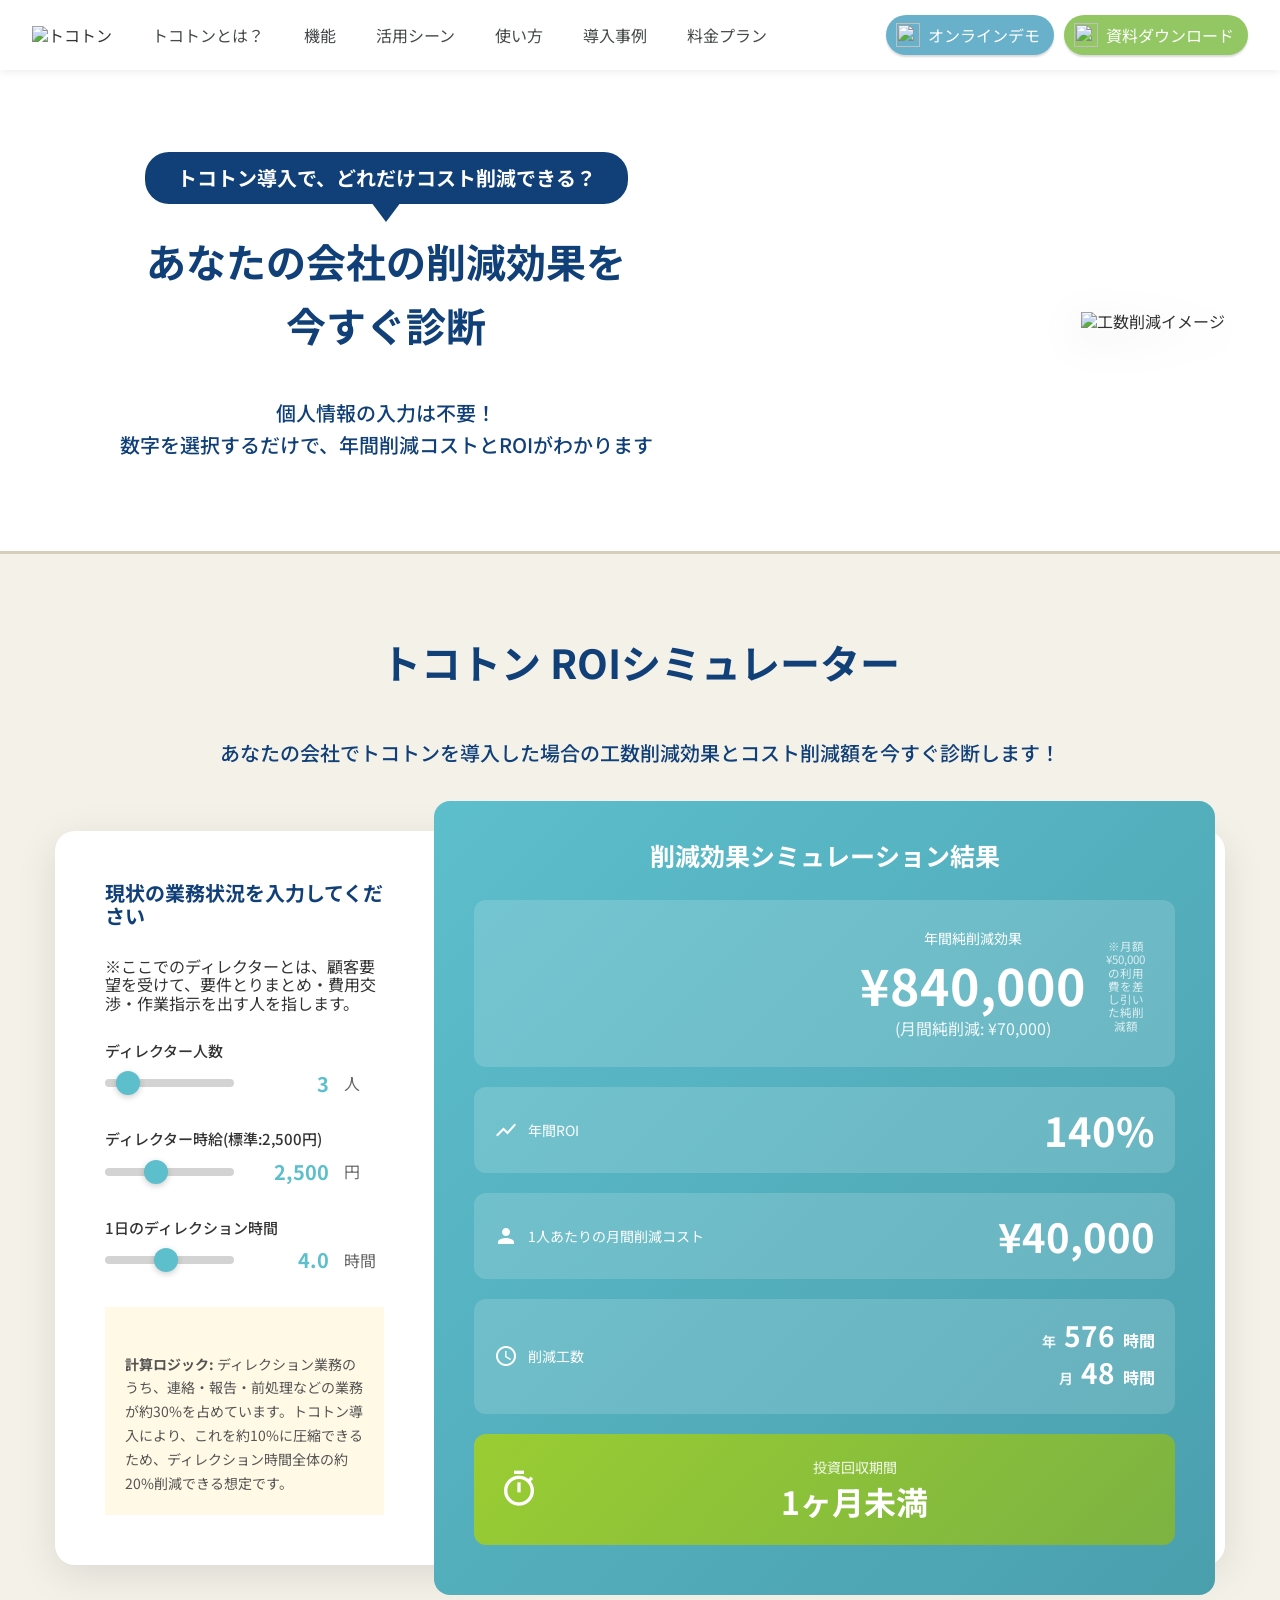
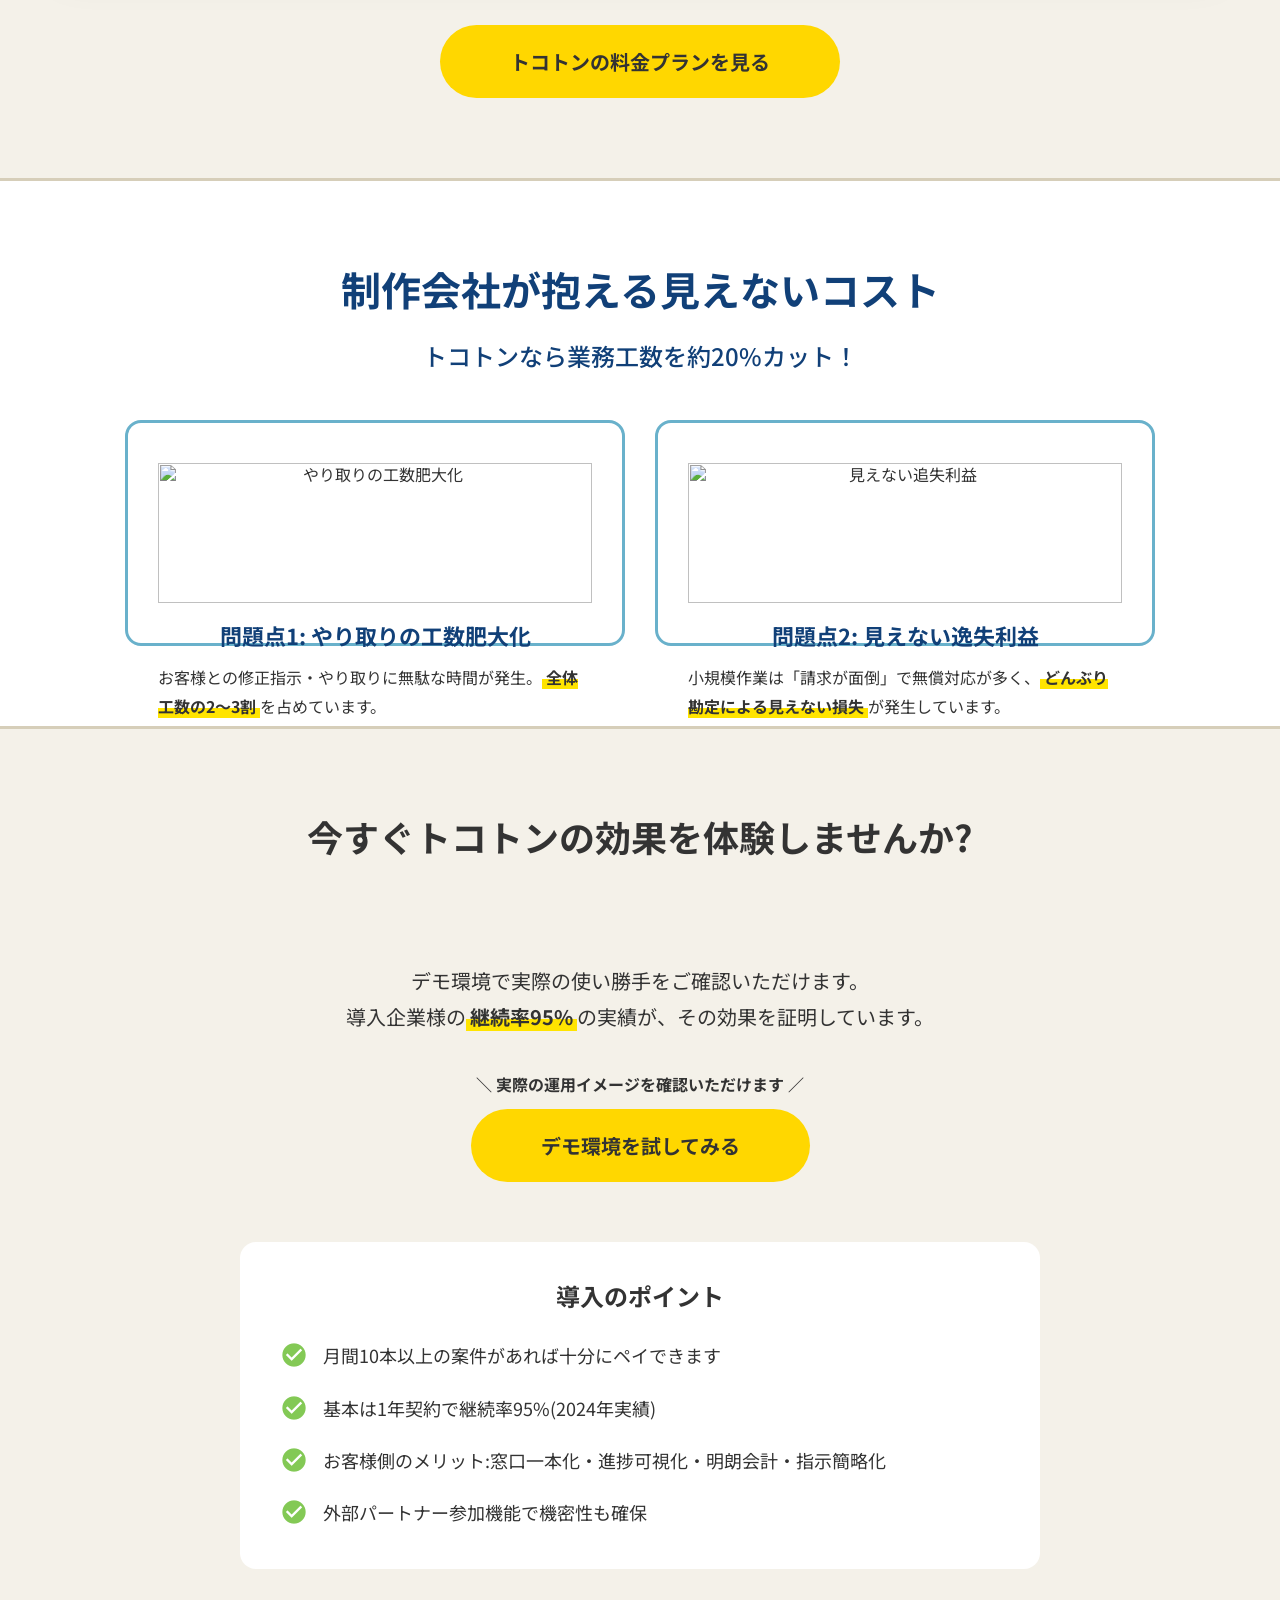
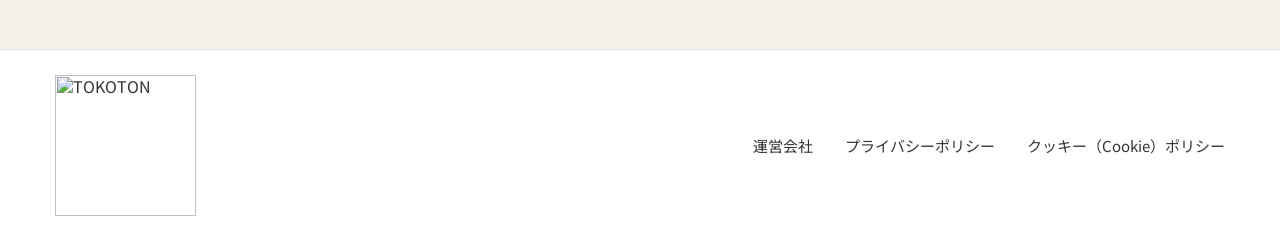
==== commit e259de9a: "Add files via upload" ====
--- a/index.html
+++ b/index.html
@@ -121,10 +121,8 @@
                         </div>
 
                         <div class="p-roi-simulator__note">
-                            <!-- 修正2: 計算ロジックの根拠を明示 -->
-                            <p><span class="material-icons" style="vertical-align: middle; font-size: 1.6rem; margin-right: 4px;">lightbulb</span><strong>
-                                    計算ロジック:</strong>
-                                ディレクション業務のうち、連絡・報告・前処理などの業務が約30%を占めています。トコトン導入により、この30%を約10%まで圧縮できるため、ディレクション時間全体の約20%削減を想定しています。スプレッドシートで既に効率化している企業様でも、1日30分以上の削減を実現しています。</p>
+                            <p><span class="material-icons" style="vertical-align: middle; font-size: 1.6rem; margin-right: 4px;">lightbulb</span><strong>計算ロジック:</strong>
+                                ディレクション業務のうち、連絡・報告・前処理などの業務が約30%を占めています。トコトン導入により、これを約10%に圧縮できるため、ディレクション時間全体の約20%削減できる想定です。</p>
                         </div>
                     </div>
 
@@ -135,12 +133,13 @@
                         <div class="p-roi-simulator__result-main">
                             <span class="material-icons p-roi-simulator__result-icon">savings</span>
                             <div class="p-roi-simulator__result-content">
-                                <div class="p-roi-simulator__result-label">年間削減コスト</div>
+                                <div class="p-roi-simulator__result-label">年間純削減効果</div>
                                 <div class="p-roi-simulator__result-value-wrapper">
                                     <div class="p-roi-simulator__result-value" id="annualReduction">¥384,000</div>
-                                    <div class="p-roi-simulator__result-value-sub" id="monthlyReduction">(月間: ¥32,000)</div>
-                                </div>
-                            </div>
+                                    <div class="p-roi-simulator__result-value-sub" id="monthlyReduction">(月間純削減: ¥32,000)</div>
+                                </div>
+                            </div>
+                            <div style="text-align:center; font-size:0.72em; color:#fff; opacity:0.75; margin-top:6px; width:100%;">※月額¥50,000の利用費を差し引いた純削減額</div>
                         </div>
 
                         <div class="p-roi-simulator__result-grid">
@@ -173,15 +172,13 @@
                         <div class="p-roi-simulator__payback">
                             <span class="material-icons p-roi-simulator__payback-icon">timer</span>
                             <div class="p-roi-simulator__payback-content">
-                                <div class="p-roi-simulator__payback-label">投資回収期間(想定月額5万円の場合)</div>
+                                <div class="p-roi-simulator__payback-label">投資回収期間</div>
                                 <div class="p-roi-simulator__payback-value" id="paybackPeriod">2ヶ月</div>
                             </div>
                         </div>
                         <div class="p-roi-simulator__note">
-                            <!-- 修正3: 結果パネルの計算ロジックも同様に修正 -->
-                            <p><span class="material-icons" style="vertical-align: middle; font-size: 1.6rem; margin-right: 4px;">lightbulb</span><strong>
-                                    計算ロジック:</strong>
-                                ディレクション業務のうち、連絡・報告・前処理などの業務が約30%を占めています。トコトン導入により、この30%を約10%まで圧縮できるため、ディレクション時間全体の約20%削減を想定しています。スプレッドシートで既に効率化している企業様でも、1日30分以上の削減を実現しています。</p>
+                            <p><span class="material-icons" style="vertical-align: middle; font-size: 1.6rem; margin-right: 4px;">lightbulb</span><strong>計算ロジック:</strong>
+                                ディレクション業務のうち、連絡・報告・前処理などの業務が約30%を占めています。トコトン導入により、これを約10%に圧縮できるため、ディレクション時間全体の約20%削減できる想定です。</p>
                         </div>
                     </div>
                 </div>
@@ -316,8 +313,10 @@
                 const annualHours = monthlyHours * 12;
 
                 const monthlyCost = 50000;
-                const monthlyROI = monthlyCost > 0 ? (monthlyReduction / monthlyCost) * 100 : 0;
-                const annualROI = monthlyROI;
+                const annualCost = monthlyCost * 12;
+                const annualNetReduction = annualReduction - annualCost;
+                const monthlyNetReduction = monthlyReduction - monthlyCost;
+                const annualROI = annualCost > 0 ? (annualNetReduction / annualCost) * 100 : 0;
 
                 let paybackPeriodText = '0ヶ月';
                 if (monthlyReduction > 0) {
@@ -330,9 +329,9 @@
                     }
                 }
 
-                document.getElementById('annualReduction').textContent = formatNumber(annualReduction);
-                document.getElementById('monthlyReduction').textContent = '(月間: ' + formatNumber(monthlyReduction) + ')';
-                document.getElementById('monthlyROI').textContent = formatPercent(monthlyROI);
+                document.getElementById('annualReduction').textContent = formatNumber(annualNetReduction);
+                document.getElementById('monthlyReduction').textContent = '(月間純削減: ' + formatNumber(monthlyNetReduction) + ')';
+                document.getElementById('monthlyROI').textContent = formatPercent(annualROI);
                 document.getElementById('perPersonMonthly').textContent = formatNumber(monthlyReductionPerPerson);
                 document.getElementById('annualHoursNum').textContent = Math.round(annualHours);
                 document.getElementById('monthlyHoursNum').textContent = Math.round(monthlyHours);
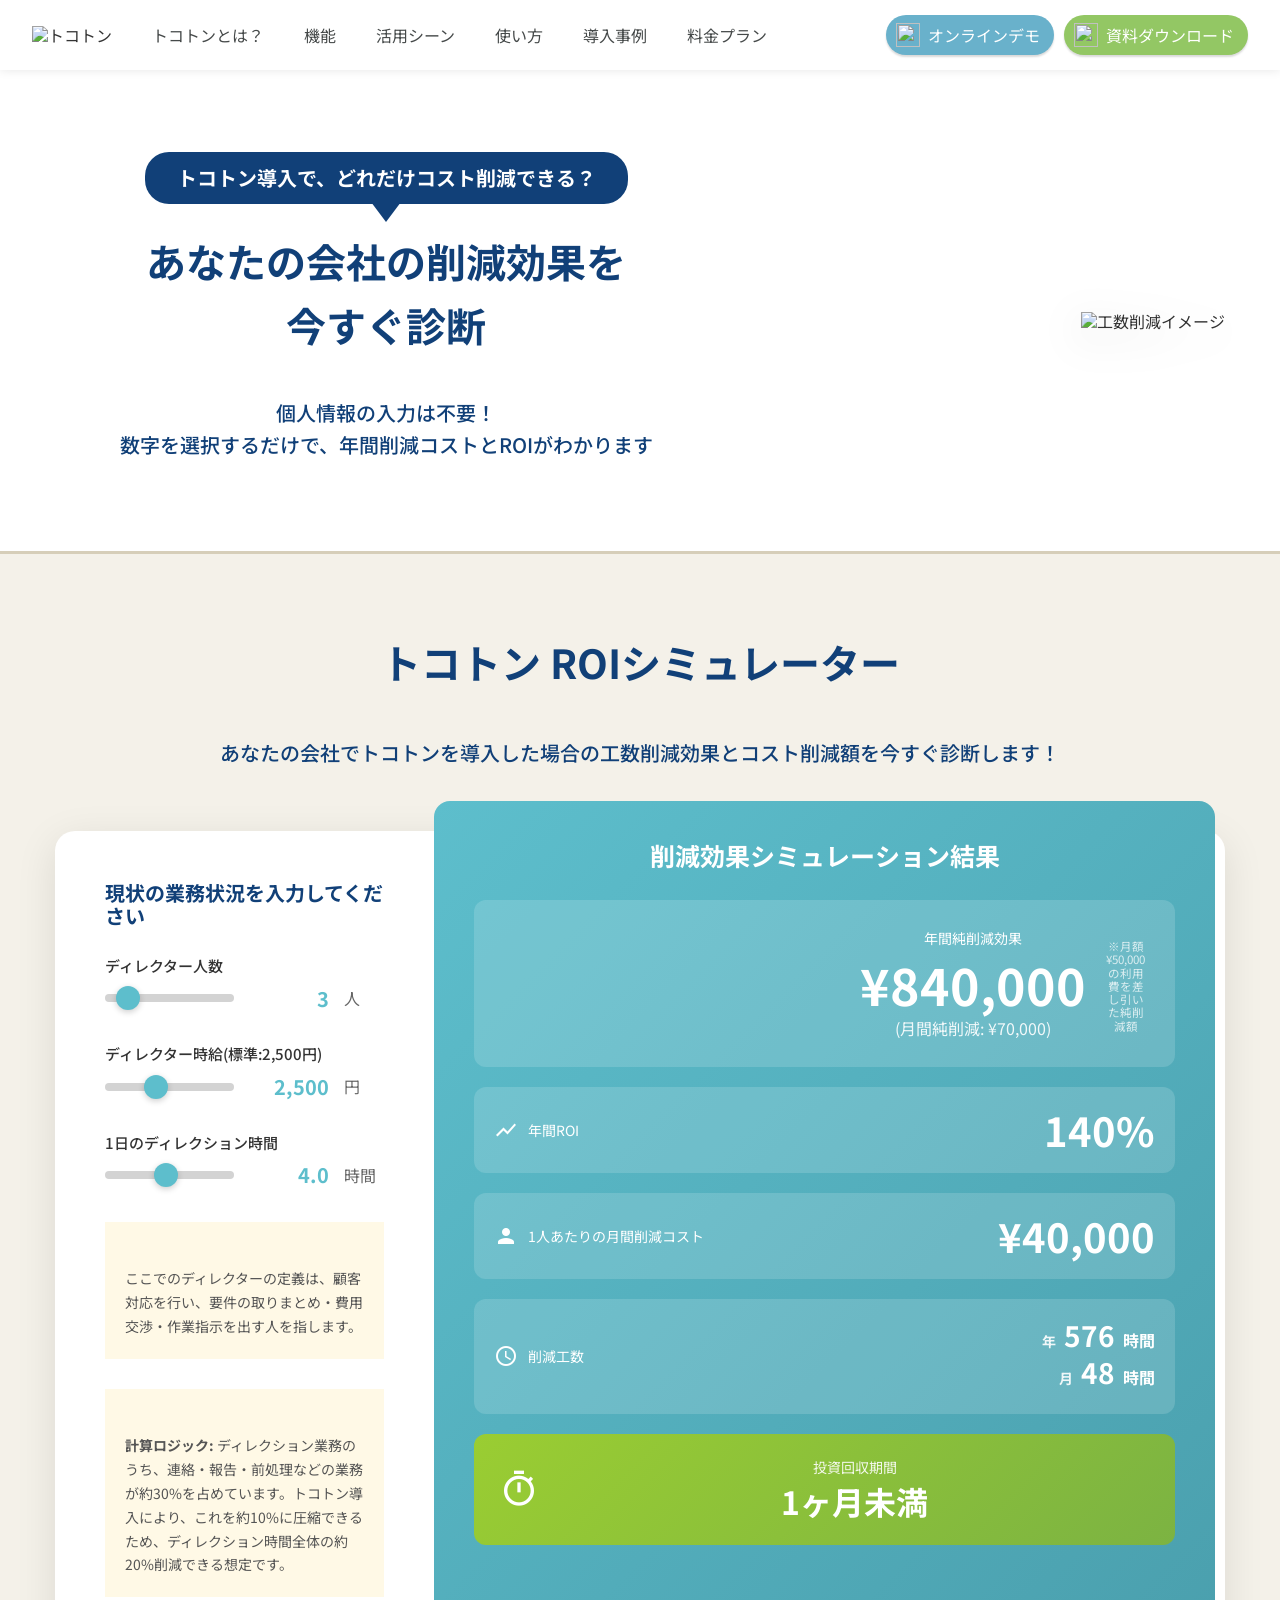
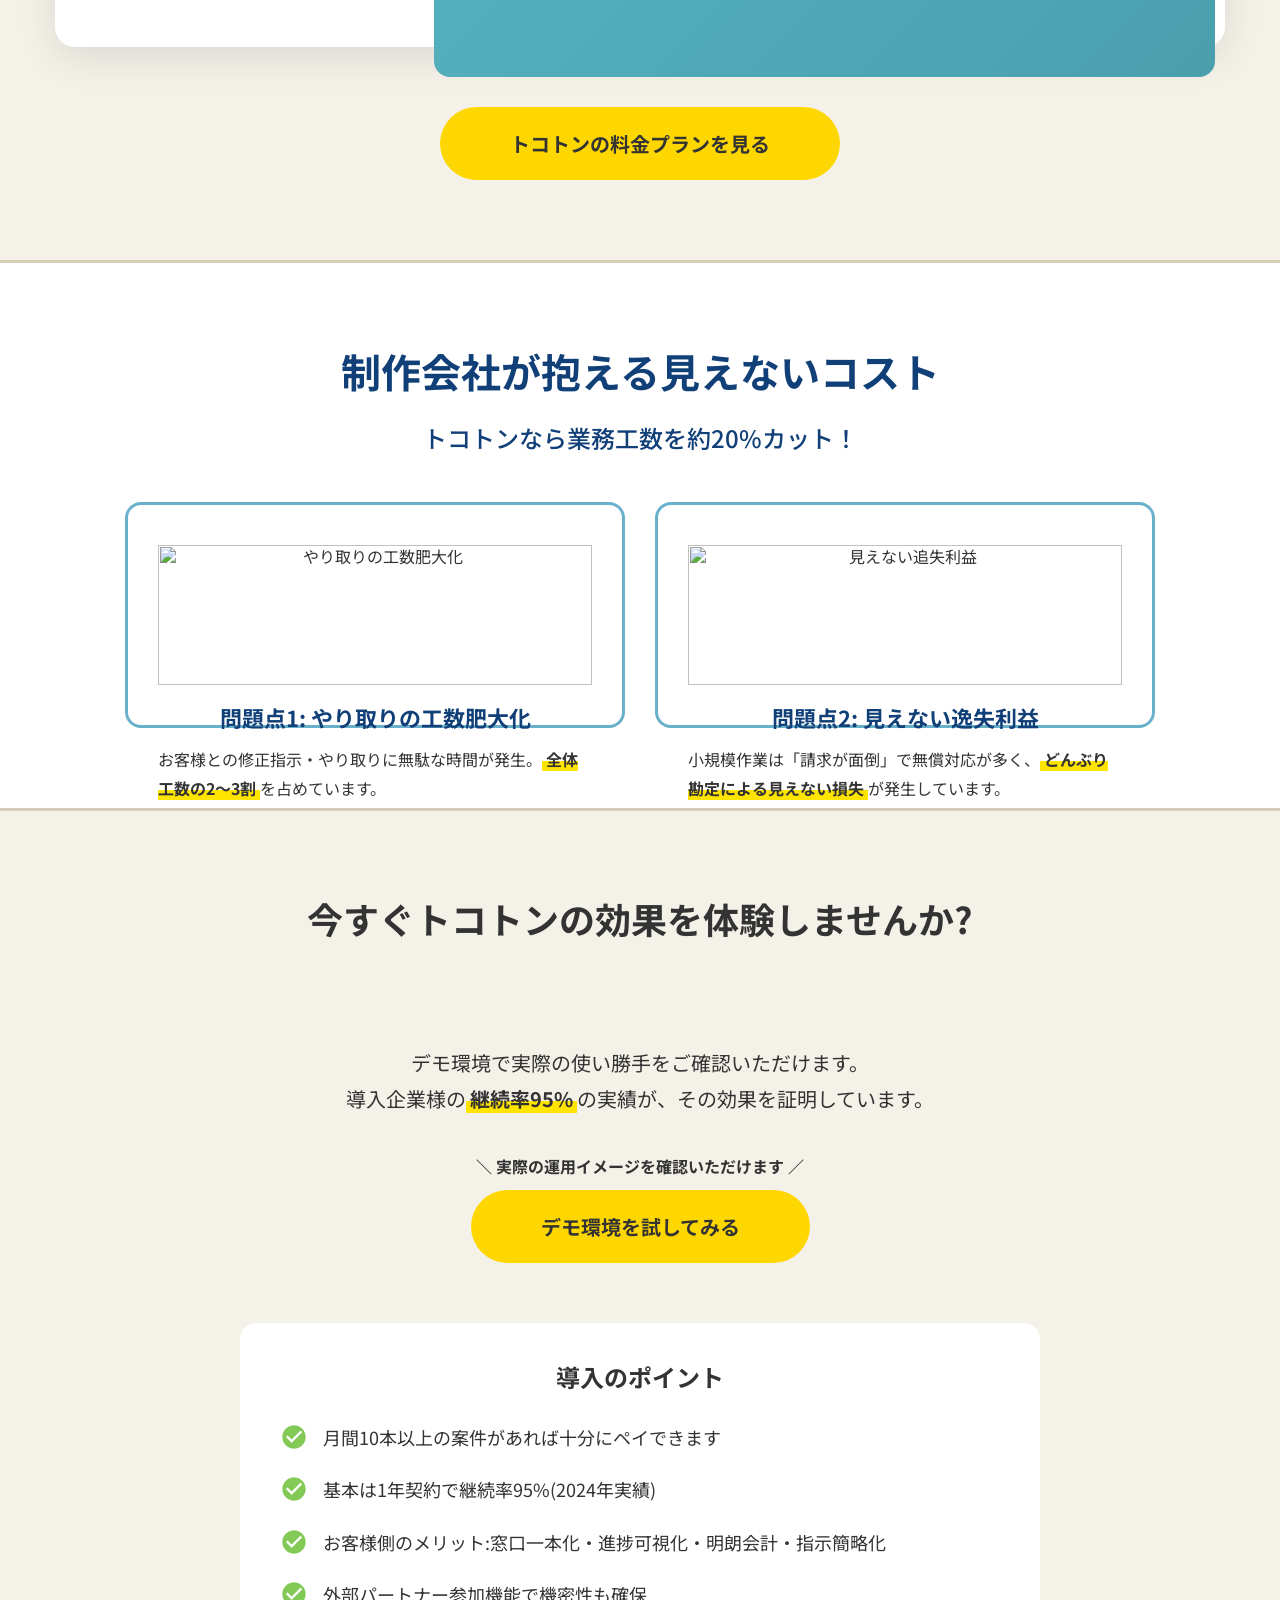
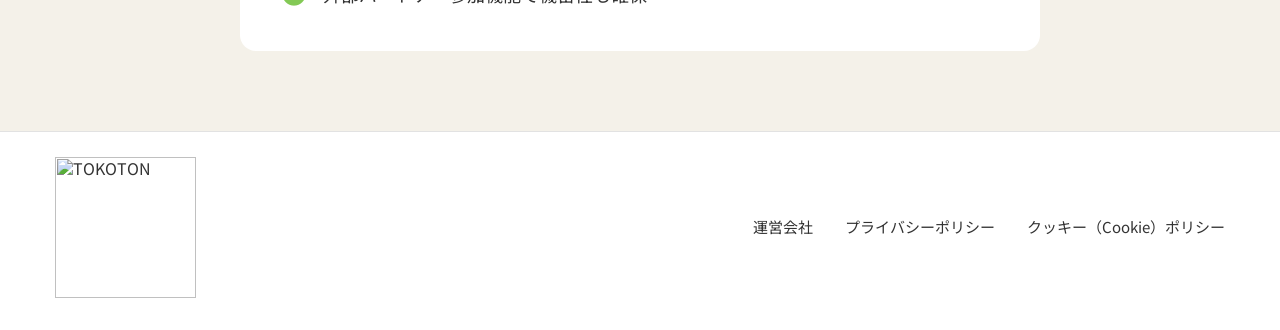
==== commit 306fc5d0: "Add files via upload" ====
--- a/index.html
+++ b/index.html
@@ -90,7 +90,6 @@
                     <!-- 左側：入力セクション -->
                     <div class="p-roi-simulator__input-panel">
                         <h4>現状の業務状況を入力してください</h4>
-                        <p>※ここでのディレクターとは、顧客要望を受けて、要件とりまとめ・費用交渉・作業指示を出す人を指します。</p>
 
                         <div class="p-roi-simulator__input-group">
                             <label for="directorCount">ディレクター人数</label>
@@ -120,6 +119,9 @@
                             </div>
                         </div>
 
+                        <div class="p-roi-simulator__note">
+                            <p><span class="material-icons" style="vertical-align: middle; font-size: 1.6rem; margin-right: 4px;">lightbulb</span>ここでのディレクターの定義は、顧客対応を行い、要件の取りまとめ・費用交渉・作業指示を出す人を指します。</p>
+                        </div>
                         <div class="p-roi-simulator__note">
                             <p><span class="material-icons" style="vertical-align: middle; font-size: 1.6rem; margin-right: 4px;">lightbulb</span><strong>計算ロジック:</strong>
                                 ディレクション業務のうち、連絡・報告・前処理などの業務が約30%を占めています。トコトン導入により、これを約10%に圧縮できるため、ディレクション時間全体の約20%削減できる想定です。</p>
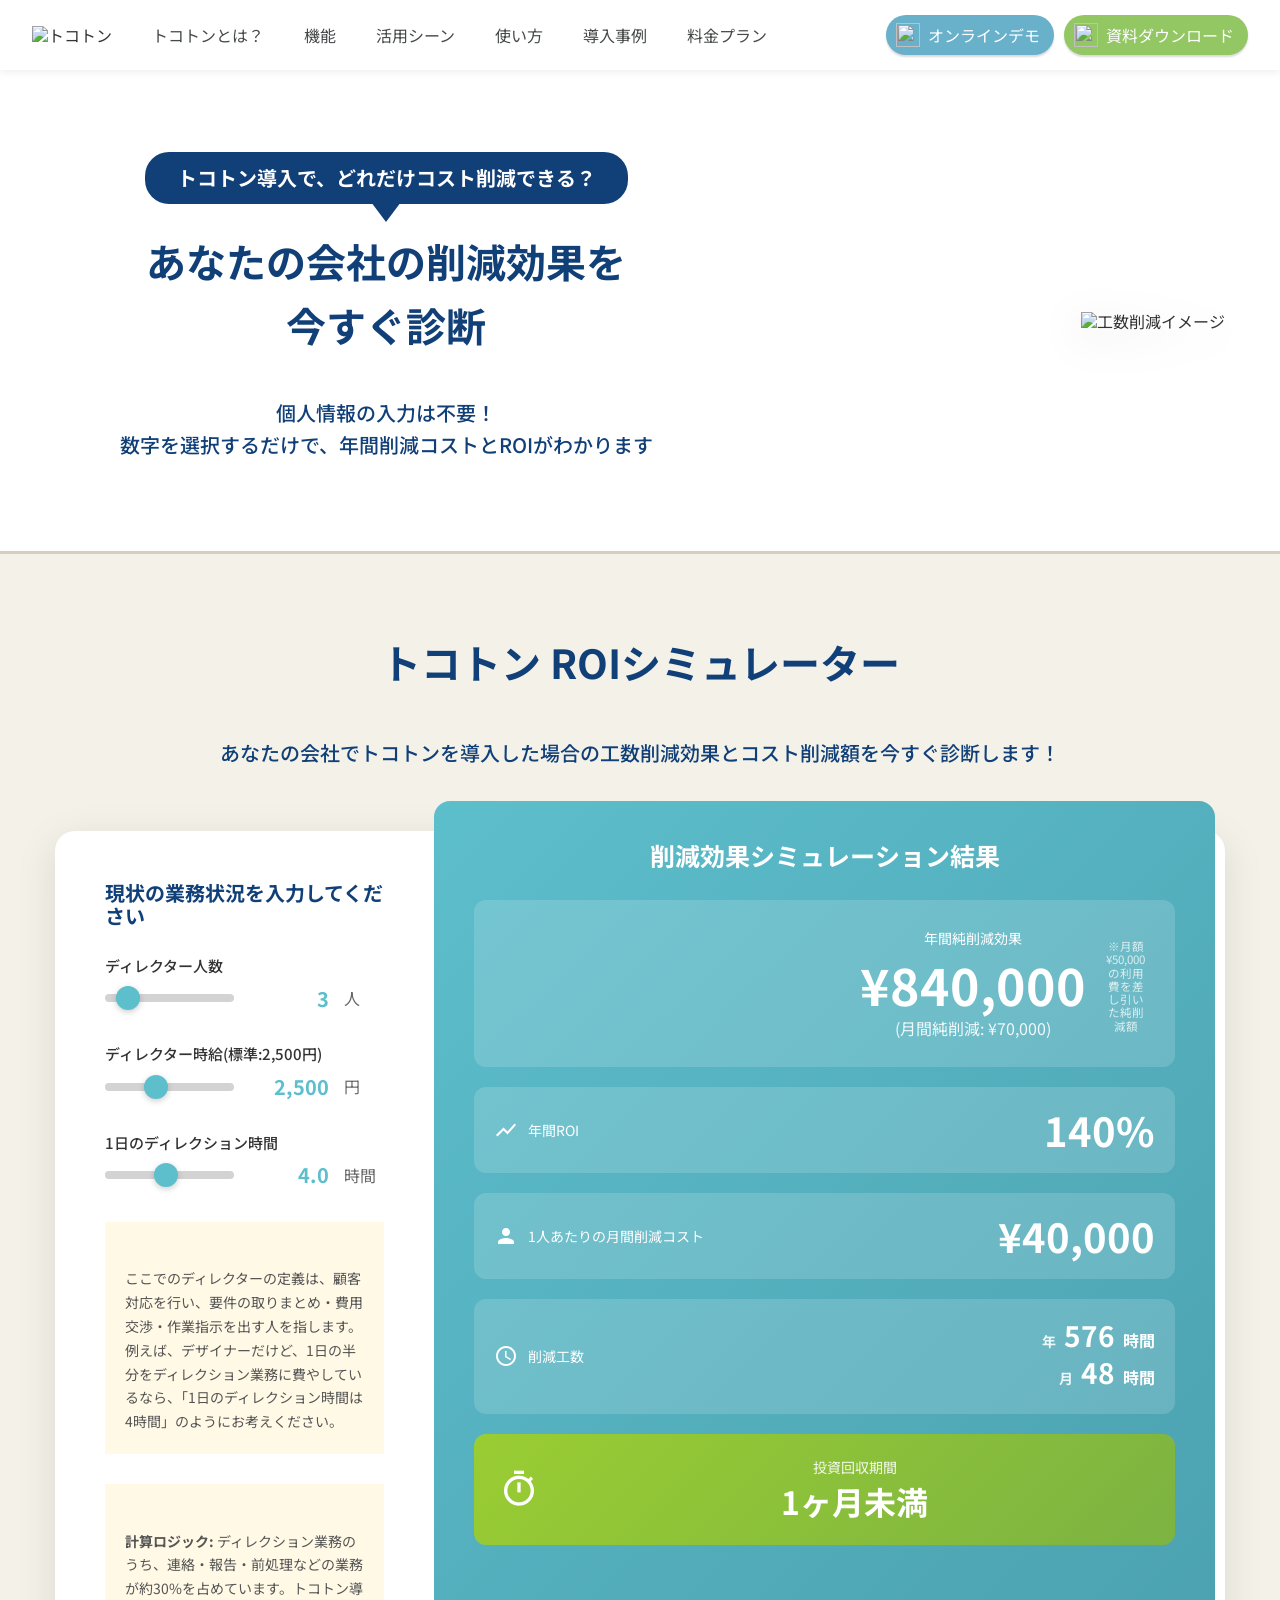
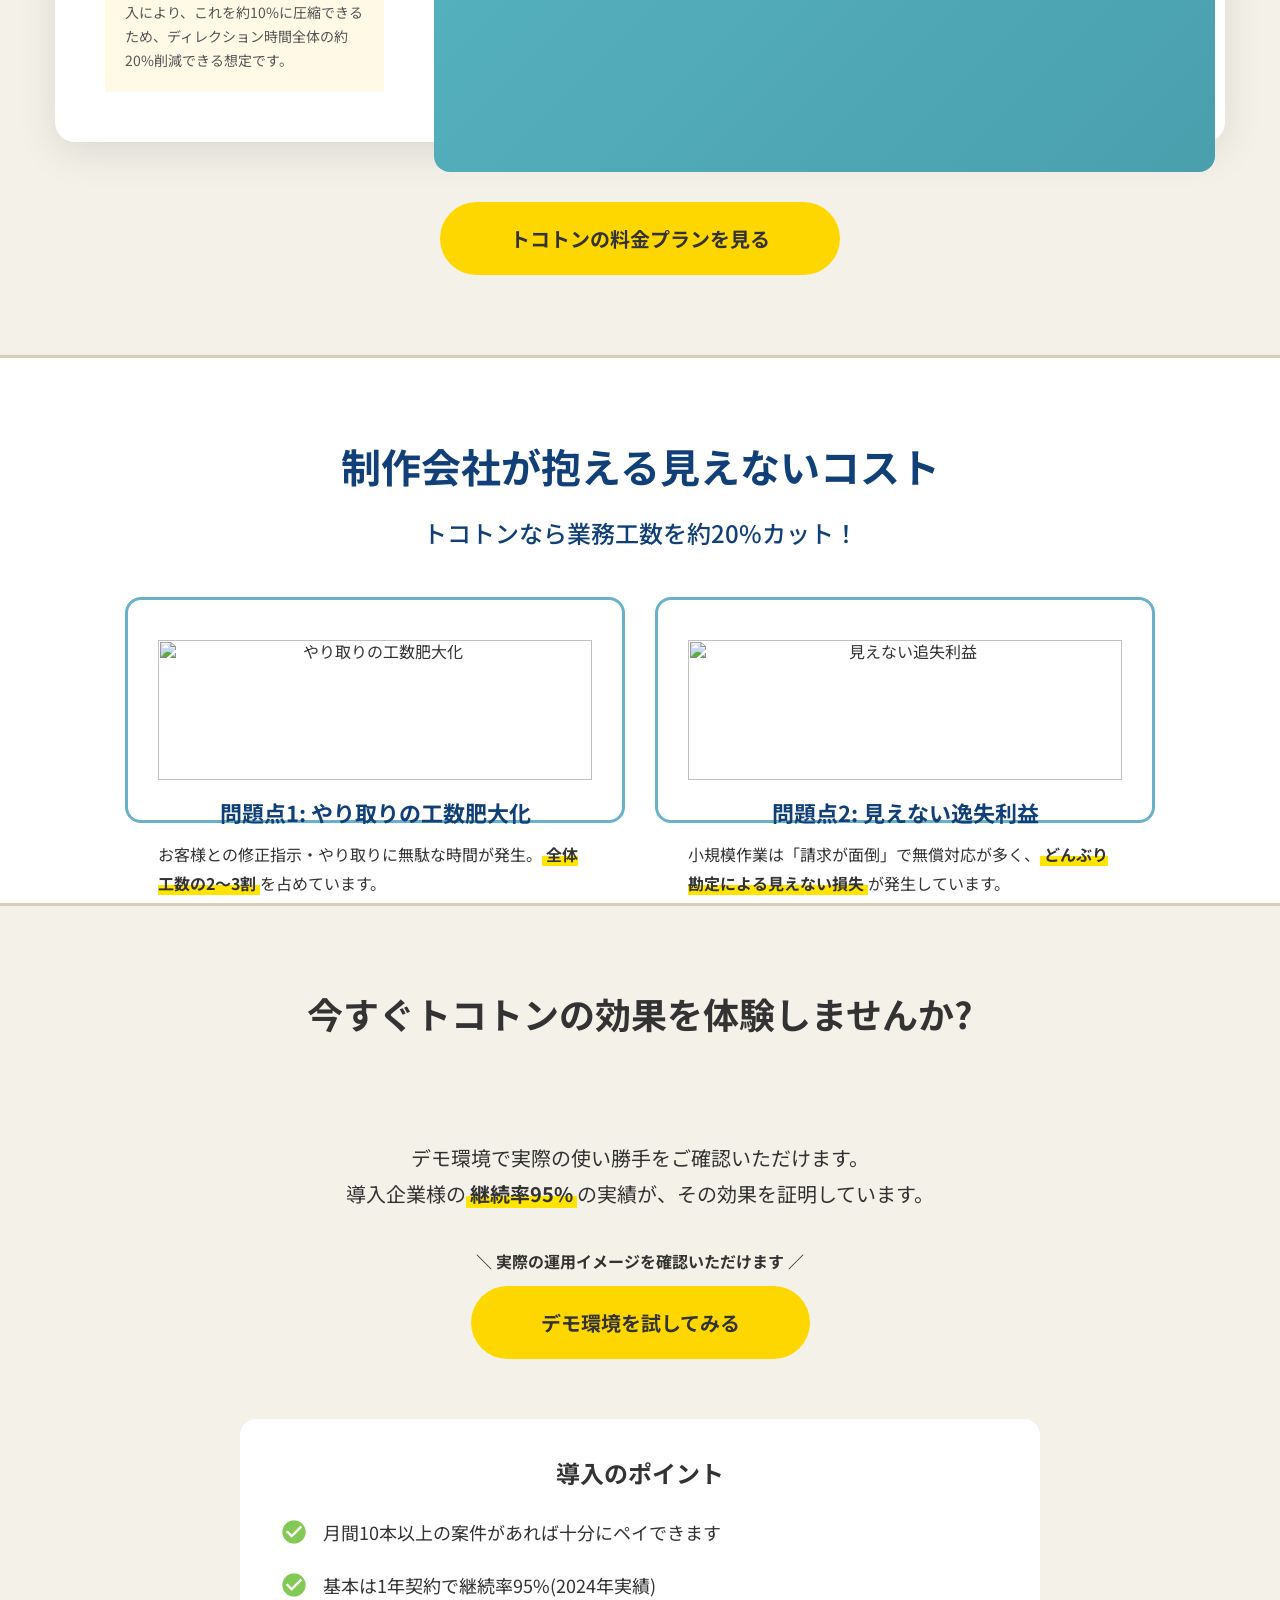
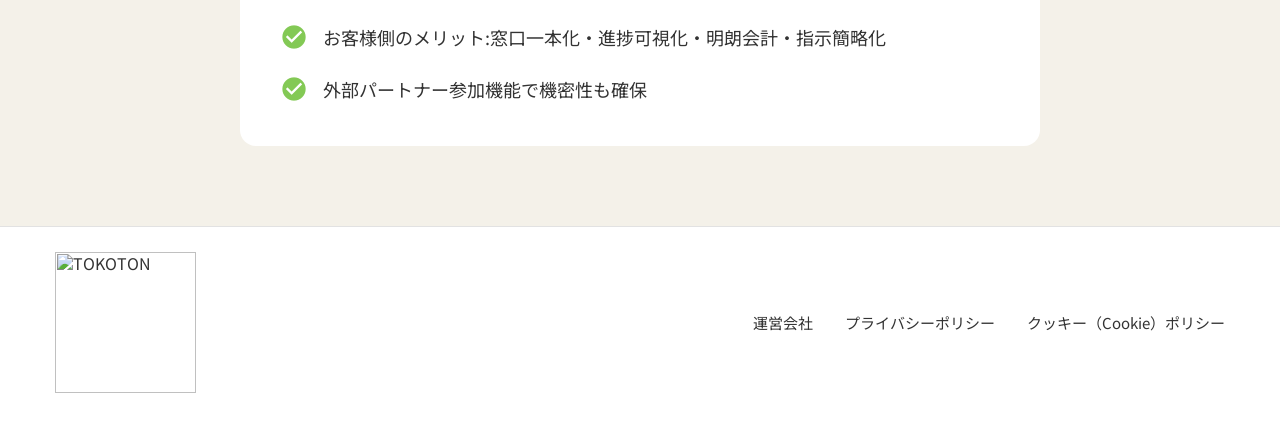
==== commit 29469c13: "Add files via upload" ====
--- a/index.html
+++ b/index.html
@@ -120,7 +120,7 @@
                         </div>
 
                         <div class="p-roi-simulator__note">
-                            <p><span class="material-icons" style="vertical-align: middle; font-size: 1.6rem; margin-right: 4px;">lightbulb</span>ここでのディレクターの定義は、顧客対応を行い、要件の取りまとめ・費用交渉・作業指示を出す人を指します。</p>
+                            <p><span class="material-icons" style="vertical-align: middle; font-size: 1.6rem; margin-right: 4px;">lightbulb</span>ここでのディレクターの定義は、顧客対応を行い、要件の取りまとめ・費用交渉・作業指示を出す人を指します。例えば、デザイナーだけど、1日の半分をディレクション業務に費やしているなら、「1日のディレクション時間は4時間」のようにお考えください。</p>
                         </div>
                         <div class="p-roi-simulator__note">
                             <p><span class="material-icons" style="vertical-align: middle; font-size: 1.6rem; margin-right: 4px;">lightbulb</span><strong>計算ロジック:</strong>
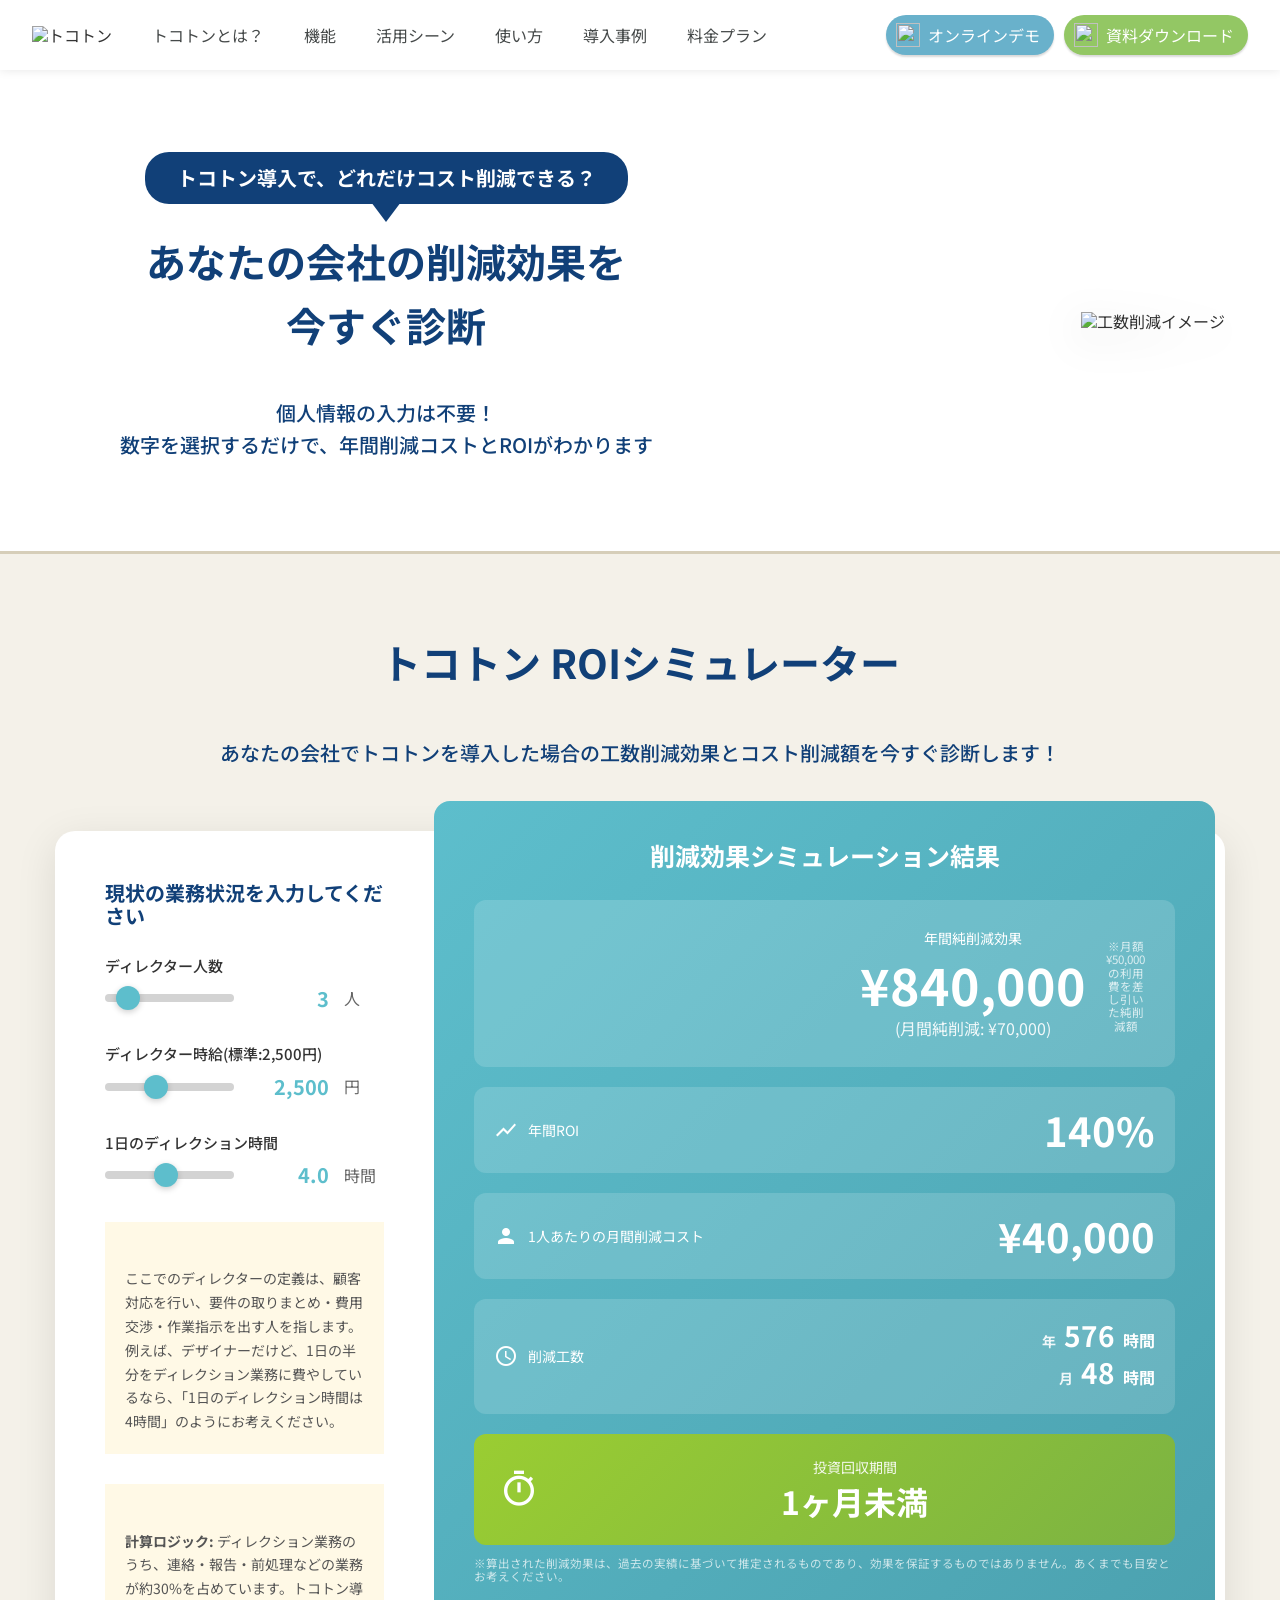
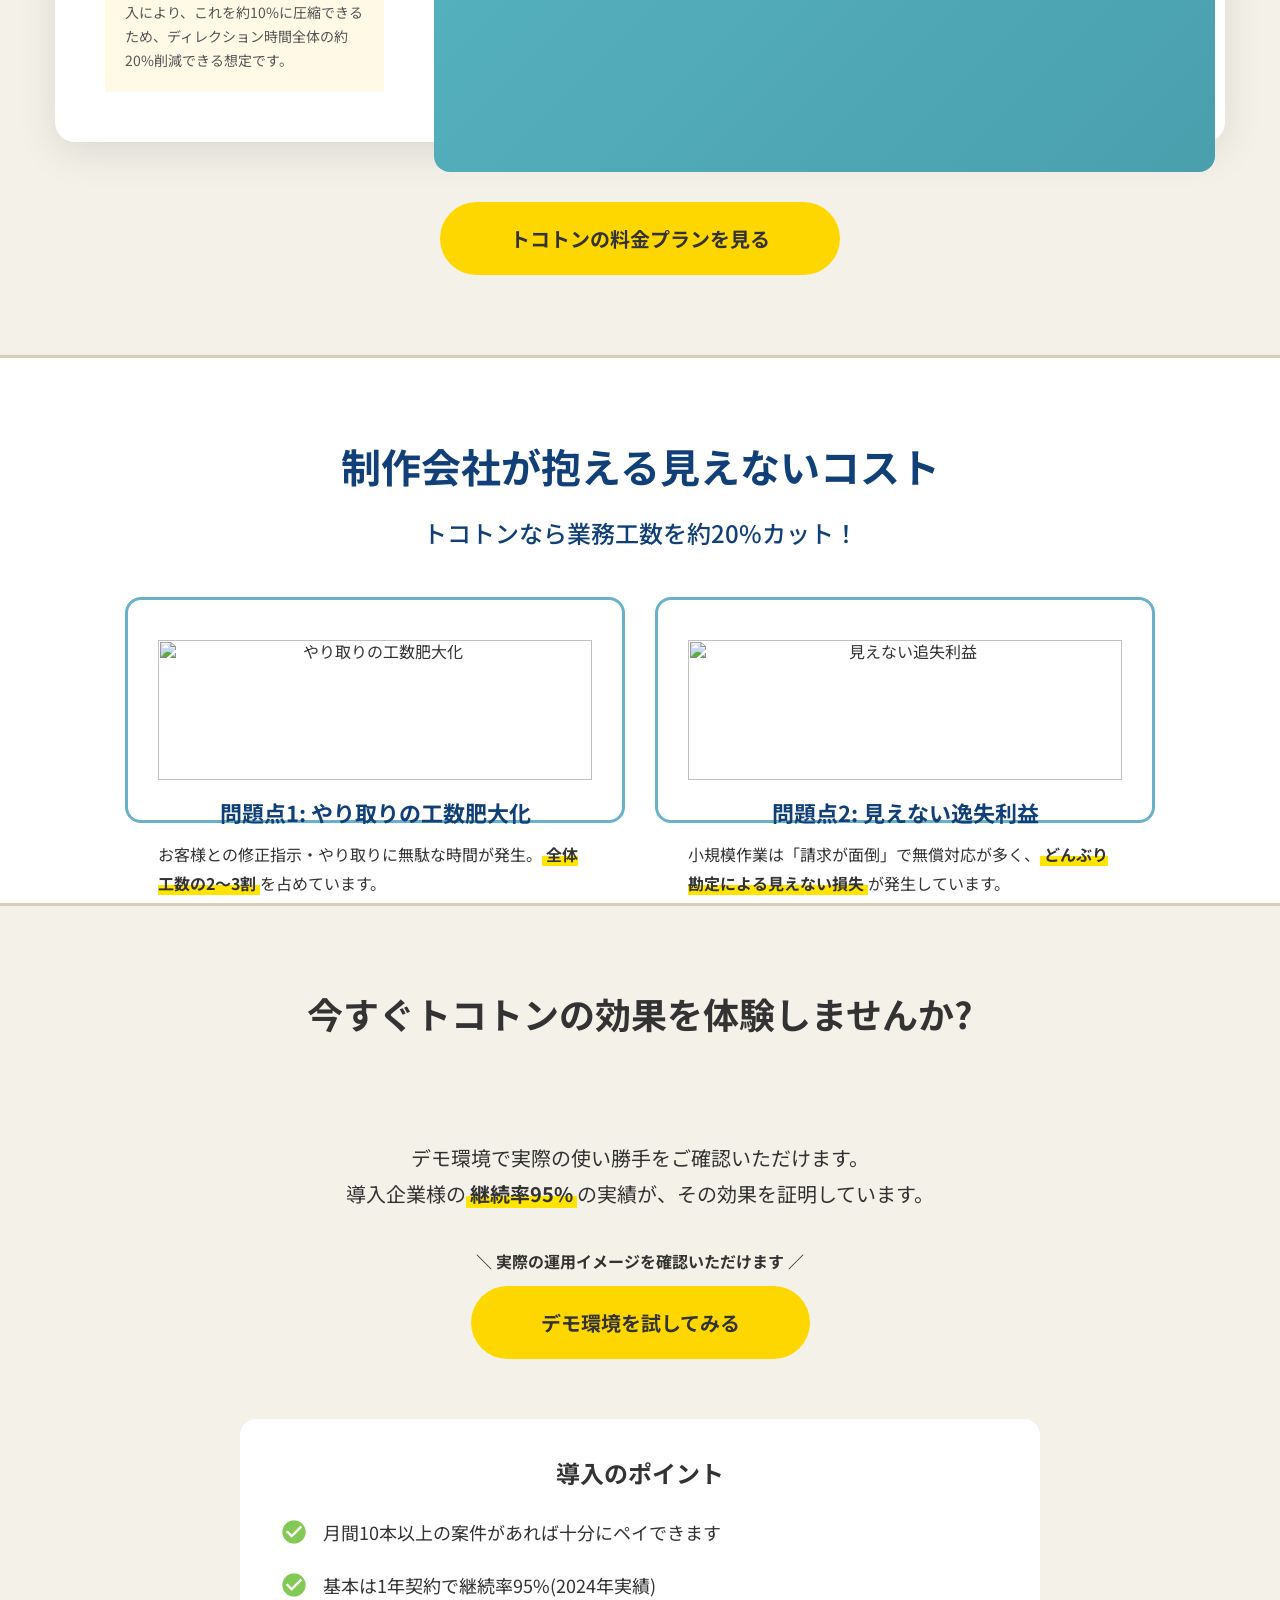
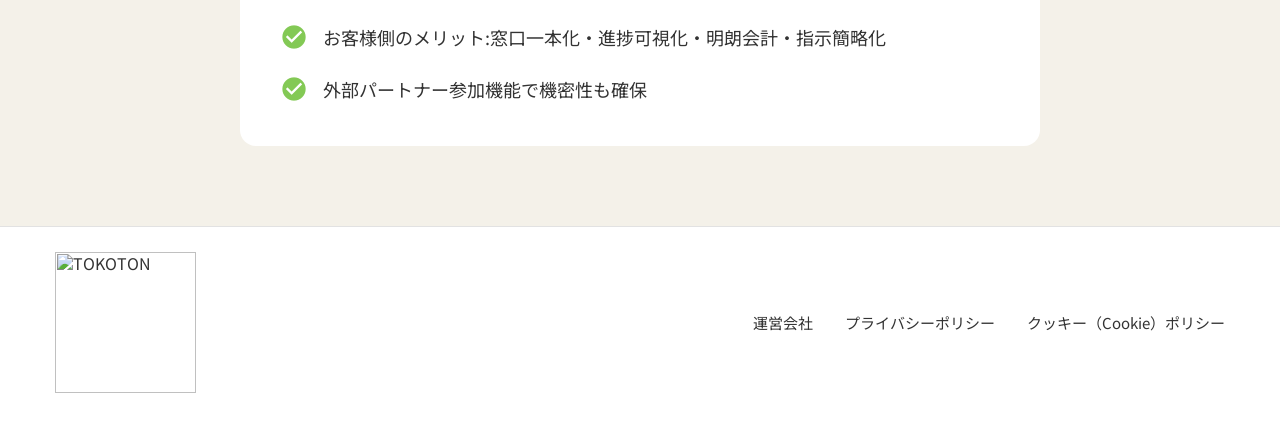
==== commit 6bb8c7c4: "計算ロジックを若干変更、文言を追加して意味分かりやすくしたつもりバージョン ・月額利用費を差し引いた実質の削減効果を算出するようなロジックに変更 ・ディレクションの定義 ・なんとなくの算定ロジック" ====
--- a/index.html
+++ b/index.html
@@ -182,6 +182,7 @@
                             <p><span class="material-icons" style="vertical-align: middle; font-size: 1.6rem; margin-right: 4px;">lightbulb</span><strong>計算ロジック:</strong>
                                 ディレクション業務のうち、連絡・報告・前処理などの業務が約30%を占めています。トコトン導入により、これを約10%に圧縮できるため、ディレクション時間全体の約20%削減できる想定です。</p>
                         </div>
+                        <p style="font-size:0.72em; color:#fff; opacity:0.7; text-align:left; margin-top:12px;">※算出された削減効果は、過去の実績に基づいて推定されるものであり、効果を保証するものではありません。あくまでも目安とお考えください。</p>
                     </div>
                 </div>
             </div>
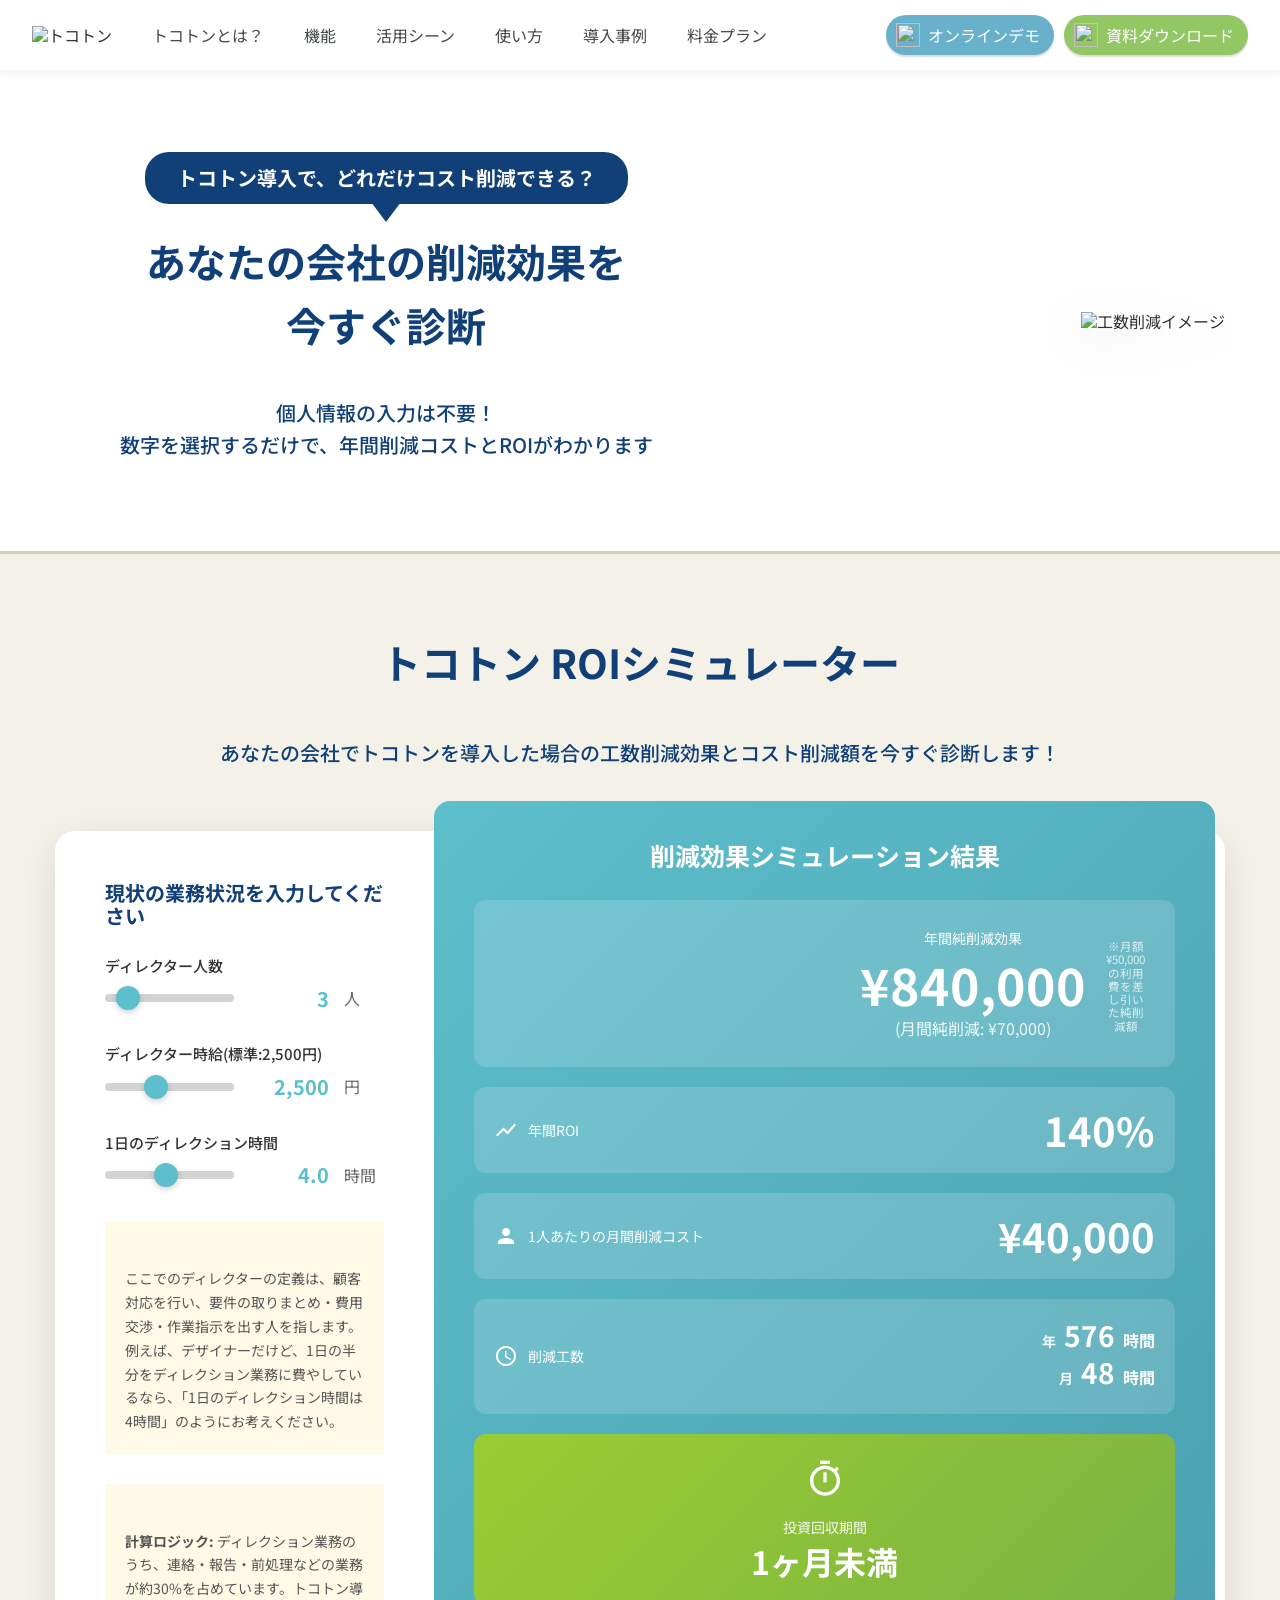
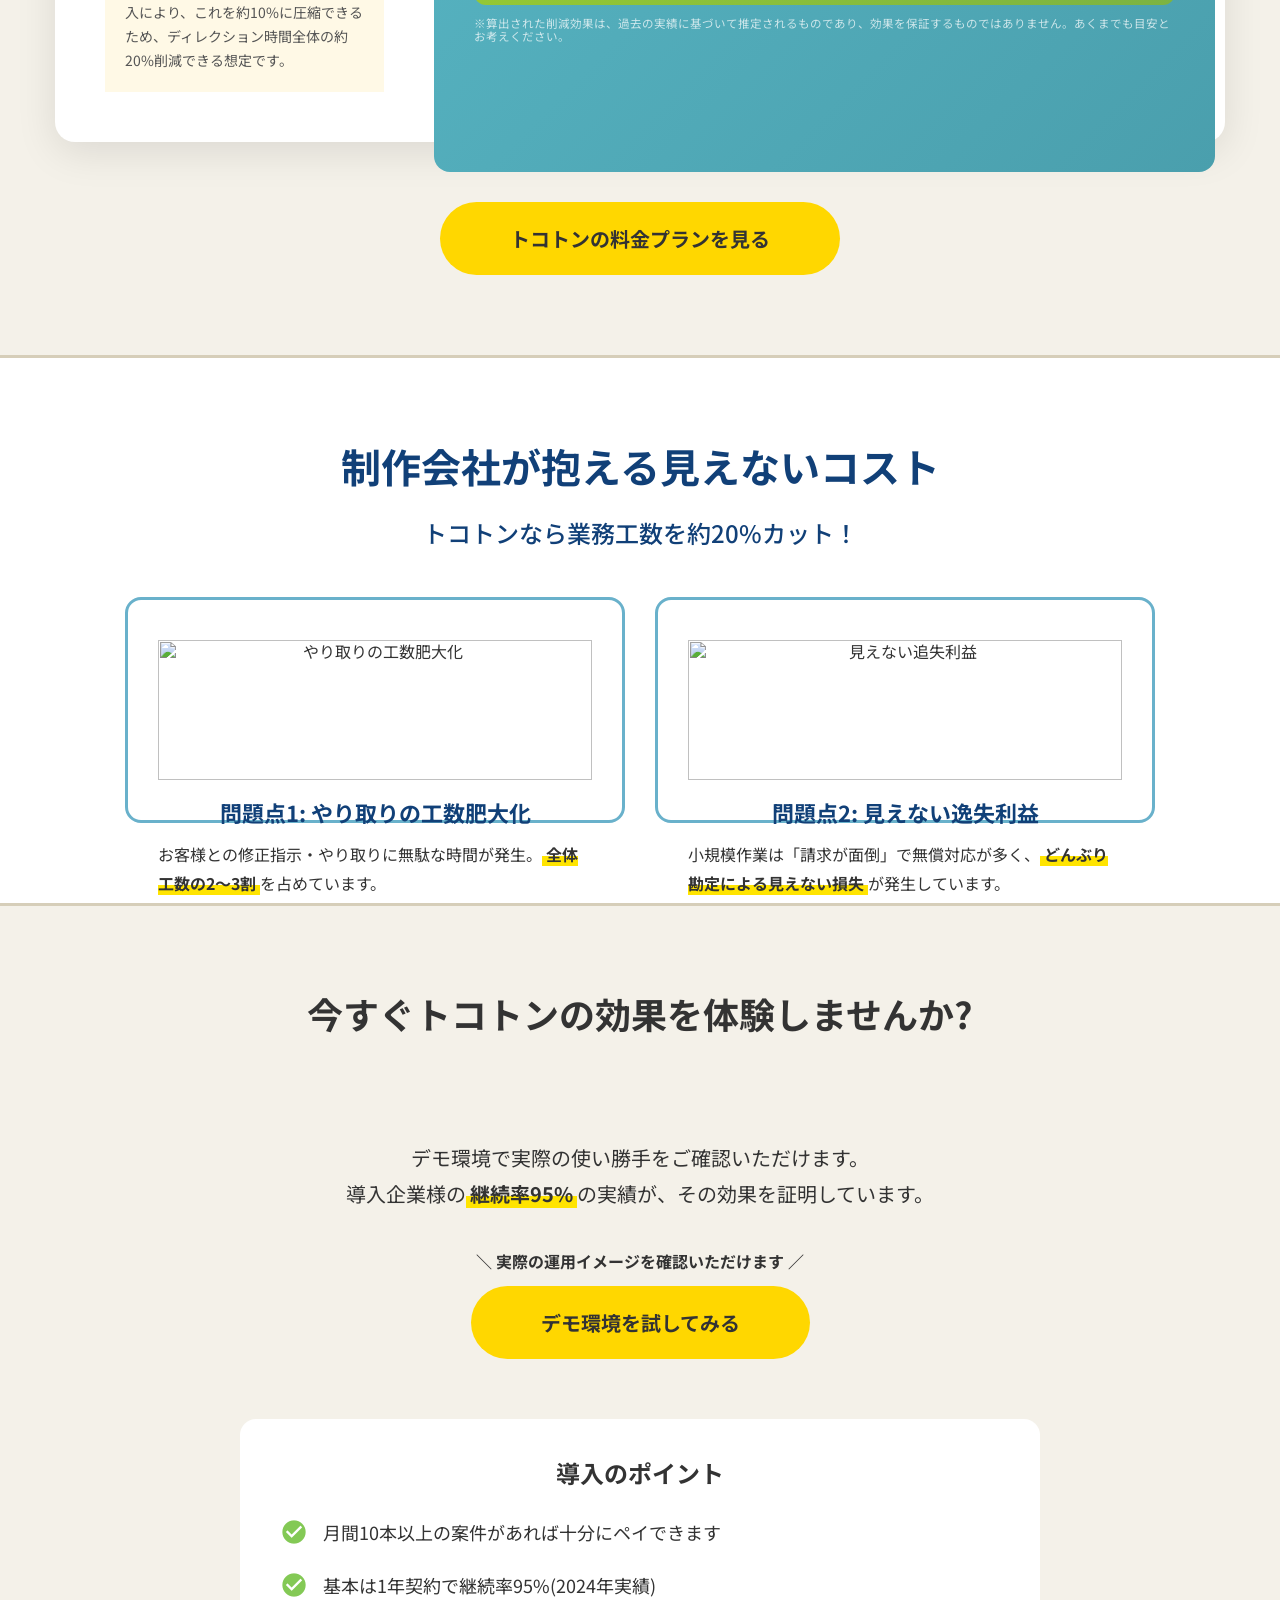
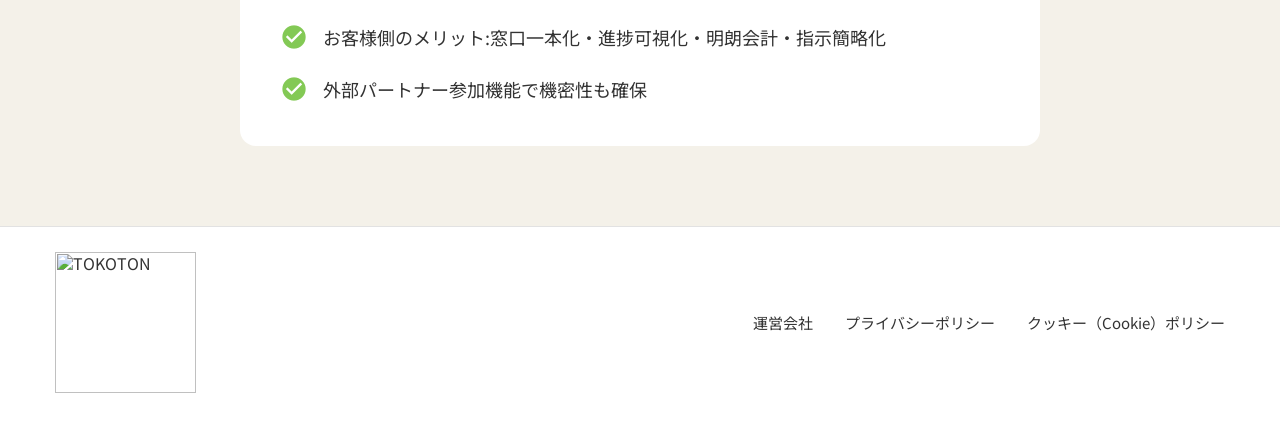
==== commit b3994e21: "Add files via upload" ====
--- a/index.html
+++ b/index.html
@@ -171,7 +171,7 @@
                             </div>
                         </div>
 
-                        <div class="p-roi-simulator__payback">
+                        <div class="p-roi-simulator__payback" style="flex-direction:column; align-items:center; text-align:center;">
                             <span class="material-icons p-roi-simulator__payback-icon">timer</span>
                             <div class="p-roi-simulator__payback-content">
                                 <div class="p-roi-simulator__payback-label">投資回収期間</div>
@@ -292,7 +292,11 @@
         // ROIシミュレーター
         (function () {
             function formatNumber(num) {
-                return '¥' + Math.round(num).toLocaleString('ja-JP');
+                const rounded = Math.round(num);
+                if (rounded < 0) {
+                    return '-¥' + Math.abs(rounded).toLocaleString('ja-JP');
+                }
+                return '¥' + rounded.toLocaleString('ja-JP');
             }
             function formatPercent(num) {
                 return Math.round(num) + '%';
@@ -321,15 +325,9 @@
                 const monthlyNetReduction = monthlyReduction - monthlyCost;
                 const annualROI = annualCost > 0 ? (annualNetReduction / annualCost) * 100 : 0;
 
-                let paybackPeriodText = '0ヶ月';
-                if (monthlyReduction > 0) {
-                    const paybackPeriodRaw = monthlyCost / monthlyReduction;
-                    if (paybackPeriodRaw < 1) {
-                        paybackPeriodText = '1ヶ月未満';
-                    } else {
-                        const paybackPeriod = Math.ceil(paybackPeriodRaw);
-                        paybackPeriodText = paybackPeriod + 'ヶ月';
-                    }
+                let paybackPeriodText = '-';
+                if (monthlyNetReduction > 0) {
+                    paybackPeriodText = '1ヶ月未満';
                 }
 
                 document.getElementById('annualReduction').textContent = formatNumber(annualNetReduction);
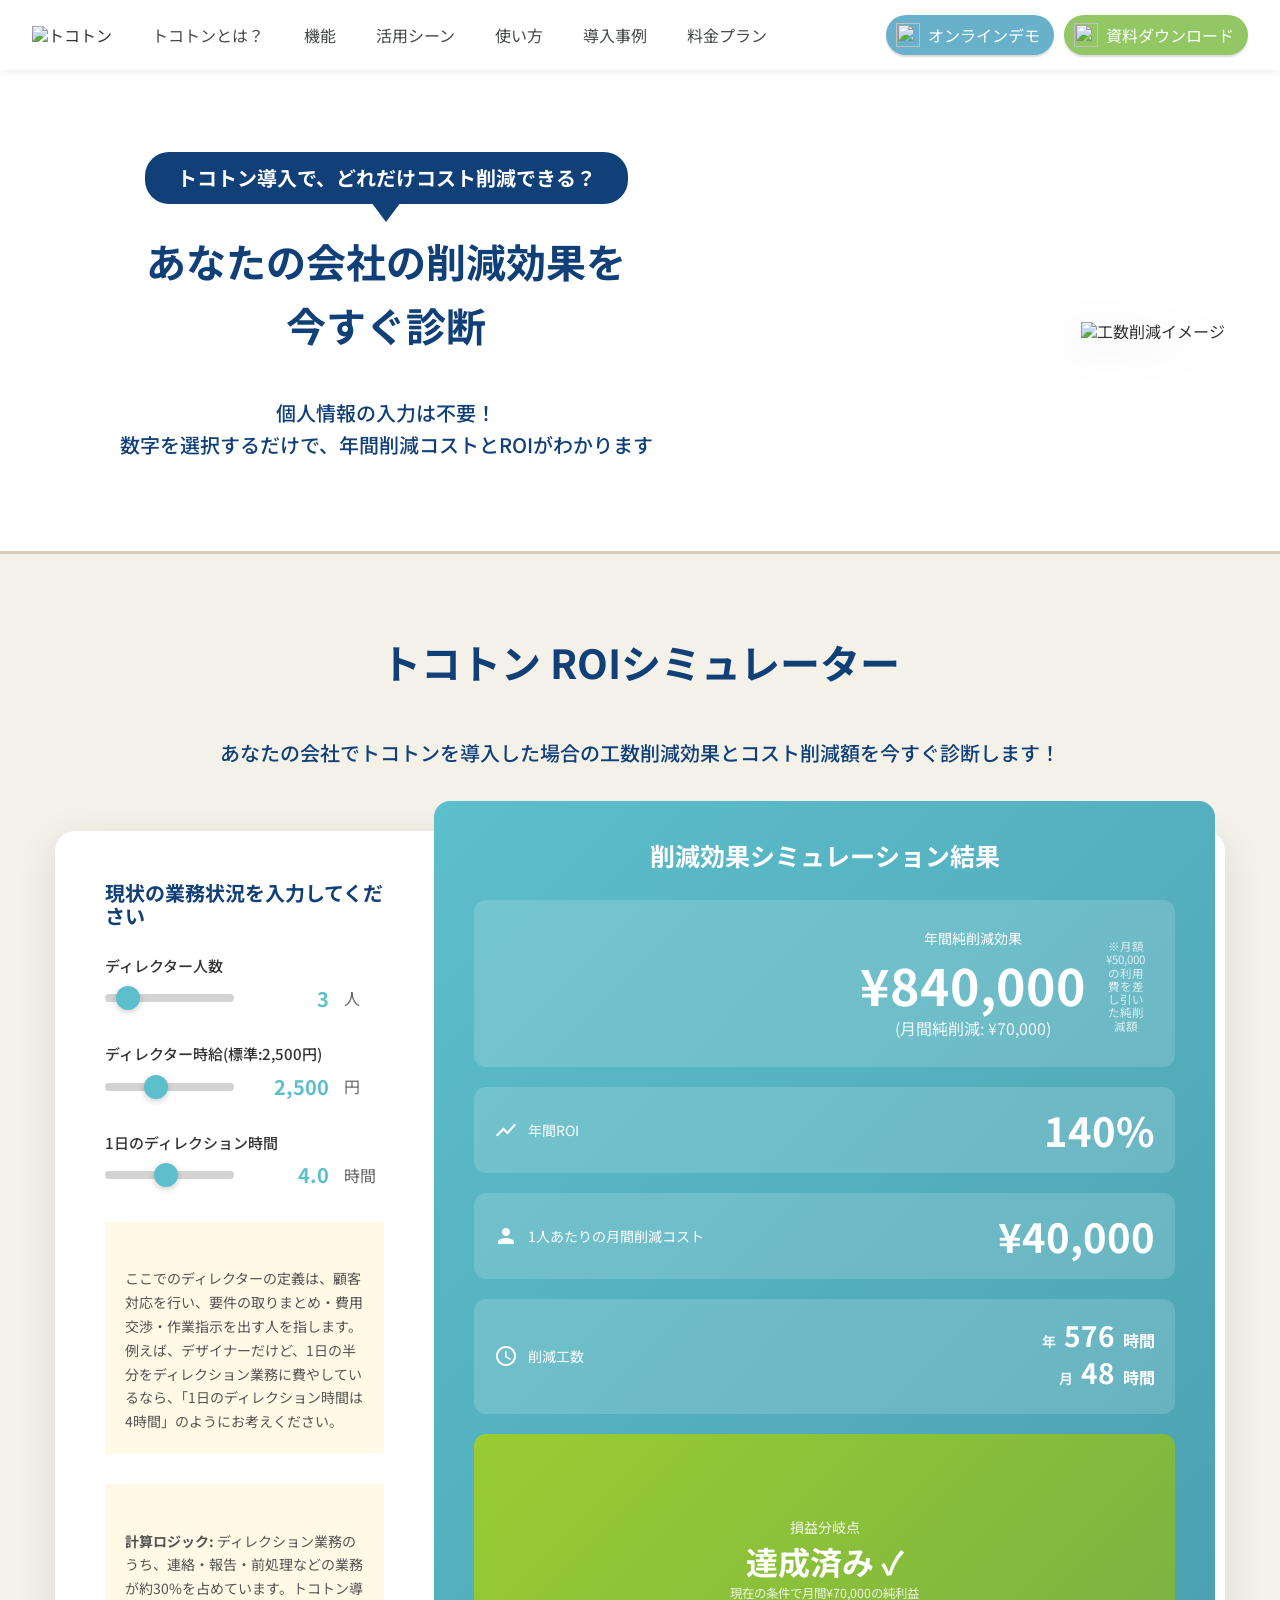
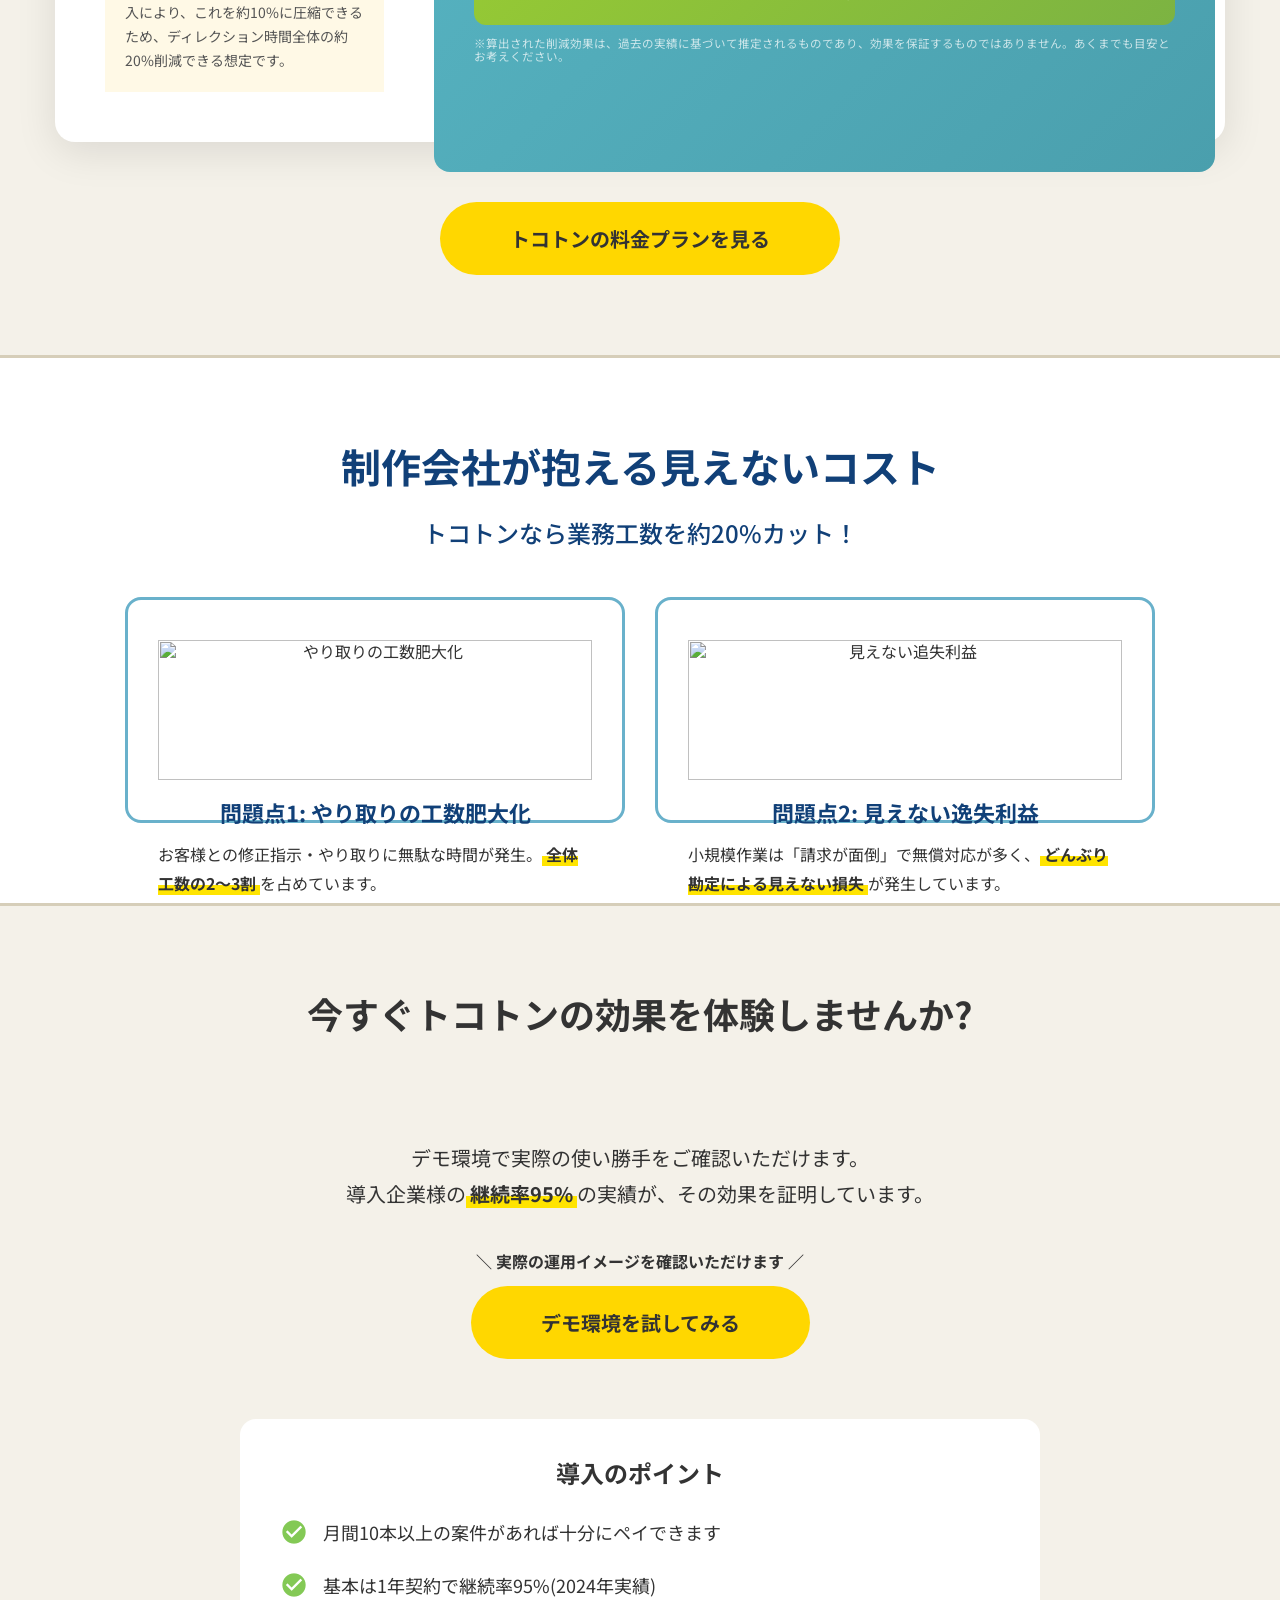
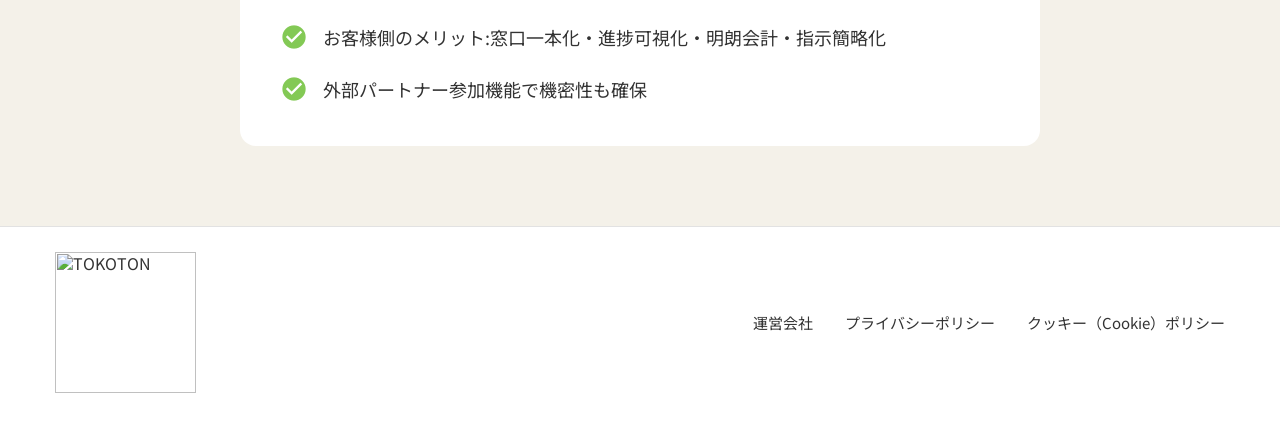
==== commit 89b6051b: "損益分岐点ver 投資回収期間のところを損益分岐点に変えたバージョン" ====
--- a/index.html
+++ b/index.html
@@ -172,11 +172,15 @@
                         </div>
 
                         <div class="p-roi-simulator__payback" style="flex-direction:column; align-items:center; text-align:center;">
-                            <span class="material-icons p-roi-simulator__payback-icon">timer</span>
+                            <span class="material-icons p-roi-simulator__payback-icon">balance</span>
                             <div class="p-roi-simulator__payback-content">
-                                <div class="p-roi-simulator__payback-label">投資回収期間</div>
-                                <div class="p-roi-simulator__payback-value" id="paybackPeriod">2ヶ月</div>
-                            </div>
+                                <div class="p-roi-simulator__payback-label">損益分岐点</div>
+                                <div class="p-roi-simulator__payback-value" id="paybackPeriod">ディレクター 2人 / 1日 4.5時間</div>
+                                <div id="paybackComment" style="font-size:0.78em; margin-top:6px; opacity:0.85;"></div>
+                            </div>
+                        </div>
+                        <div class="p-roi-simulator__note">
+                            <p><span class="material-icons" style="vertical-align: middle; font-size: 1.6rem; margin-right: 4px;">lightbulb</span>ここでのディレクターの定義は、顧客対応を行い、要件の取りまとめ・費用交渉・作業指示を出す人を指します。例えば、デザイナーだけど、1日の半分をディレクション業務に費やしているなら、「1日のディレクション時間は4時間」のようにお考えください。</p>
                         </div>
                         <div class="p-roi-simulator__note">
                             <p><span class="material-icons" style="vertical-align: middle; font-size: 1.6rem; margin-right: 4px;">lightbulb</span><strong>計算ロジック:</strong>
@@ -325,9 +329,21 @@
                 const monthlyNetReduction = monthlyReduction - monthlyCost;
                 const annualROI = annualCost > 0 ? (annualNetReduction / annualCost) * 100 : 0;
 
-                let paybackPeriodText = '-';
+                // 損益分岐点：最低必要人数・時間（0.5刻みで切り上げ）
+                const minDirectors = Math.ceil(monthlyCost / monthlyReductionPerPerson);
+                const rawMinHours = monthlyCost / (directorCount * 0.2 * 20 * hourlyRate);
+                const minHours = Math.ceil(rawMinHours * 2) / 2;
+
+                let paybackPeriodText, paybackCommentText;
                 if (monthlyNetReduction > 0) {
-                    paybackPeriodText = '1ヶ月未満';
+                    paybackPeriodText = '達成済み ✓';
+                    paybackCommentText = '現在の条件で月間' + formatNumber(monthlyNetReduction) + 'の純利益';
+                } else {
+                    let parts = [];
+                    if (minDirectors <= 20) parts.push('ディレクター ' + minDirectors + '人');
+                    if (minHours <= 8) parts.push('1日 ' + minHours.toFixed(1) + '時間');
+                    paybackPeriodText = parts.length > 0 ? parts.join(' / ') : '-';
+                    paybackCommentText = '上記の条件を満たすと黒字化します';
                 }
 
                 document.getElementById('annualReduction').textContent = formatNumber(annualNetReduction);
@@ -337,6 +353,8 @@
                 document.getElementById('annualHoursNum').textContent = Math.round(annualHours);
                 document.getElementById('monthlyHoursNum').textContent = Math.round(monthlyHours);
                 document.getElementById('paybackPeriod').textContent = paybackPeriodText;
+                document.getElementById('paybackComment').style.whiteSpace = 'pre-line';
+                document.getElementById('paybackComment').textContent = paybackCommentText;
             }
 
             function updateSliderDisplay() {
--- a/style.css
+++ b/style.css
@@ -425,7 +425,8 @@
 #mainVisual {
     background: #fff;
     border-bottom: solid 3px #D6CEB9;
-    padding: 60px 0;
+    padding: 60px 0 60px;
+    overflow: visible;
 }
 
 @media screen and (max-width: 600px) {
@@ -543,13 +544,10 @@
     width: 40%;
     flex: 0 0 40%;
     text-align: right;
-}
-
-@media screen and (max-width: 900px) {
-    #mainVisual .mainVisualInner .mainVisualImg {
-        display: none;
-    }
-}
+    overflow: visible;
+    padding-top: 20px;
+}
+
 
 #mainVisual .mainVisualInner .mainVisualImg img {
     max-width: 100%;
@@ -808,6 +806,7 @@
     font-size: 50px;
     font-weight: bold;
     line-height: 1.2;
+    white-space: nowrap;
 }
 
 @media screen and (max-width: 600px) {
